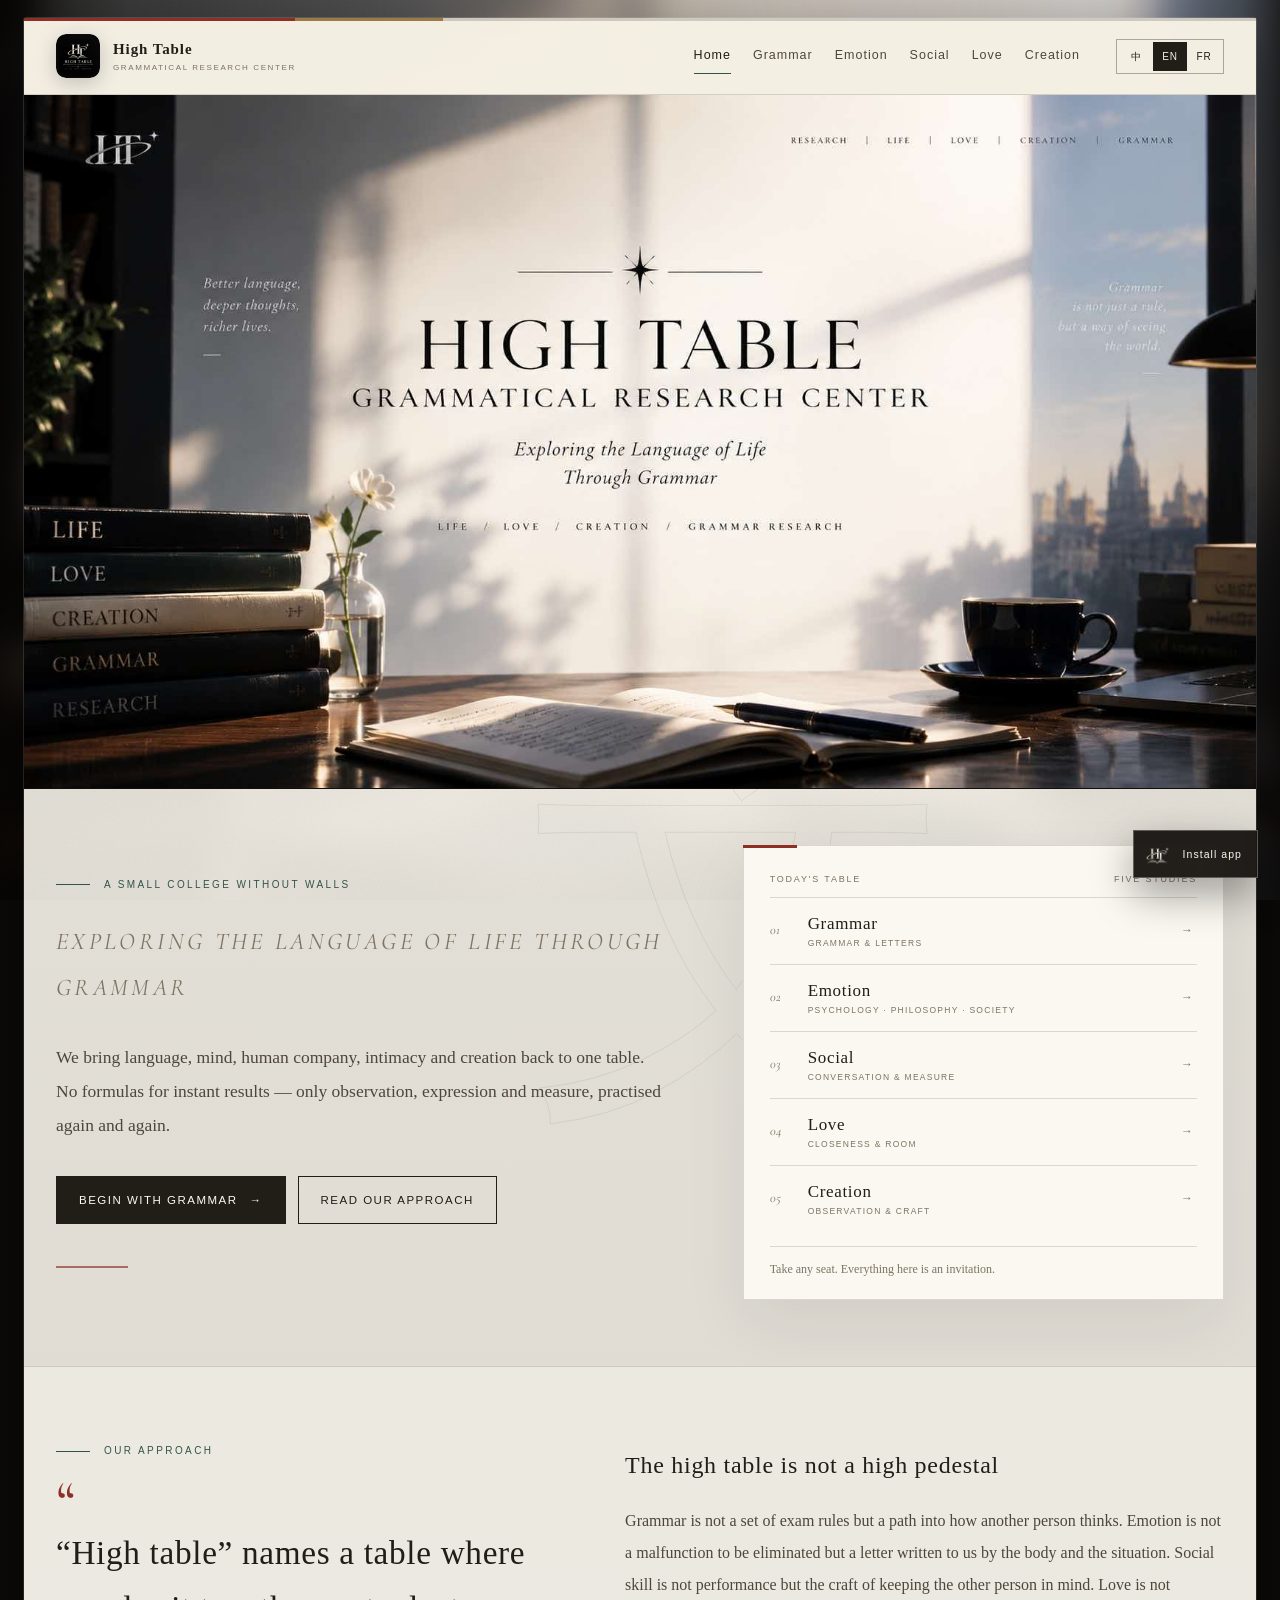
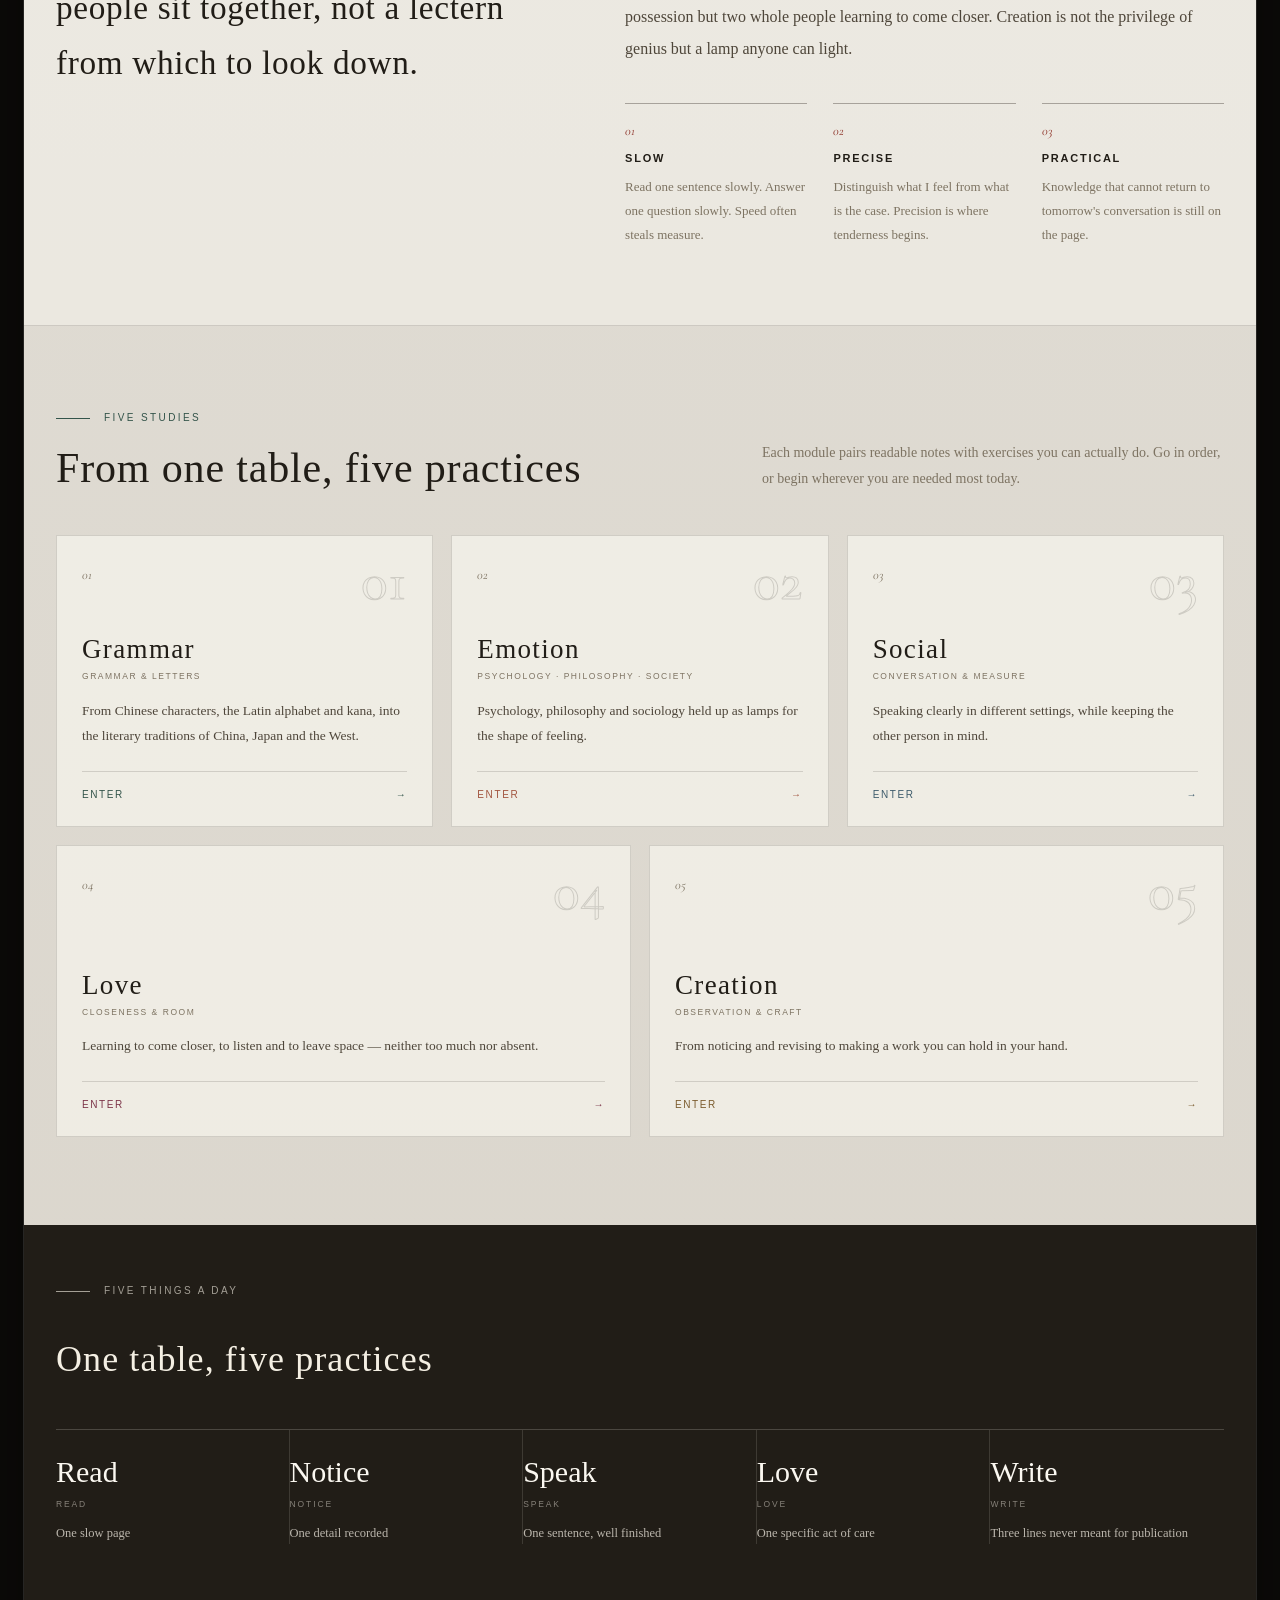
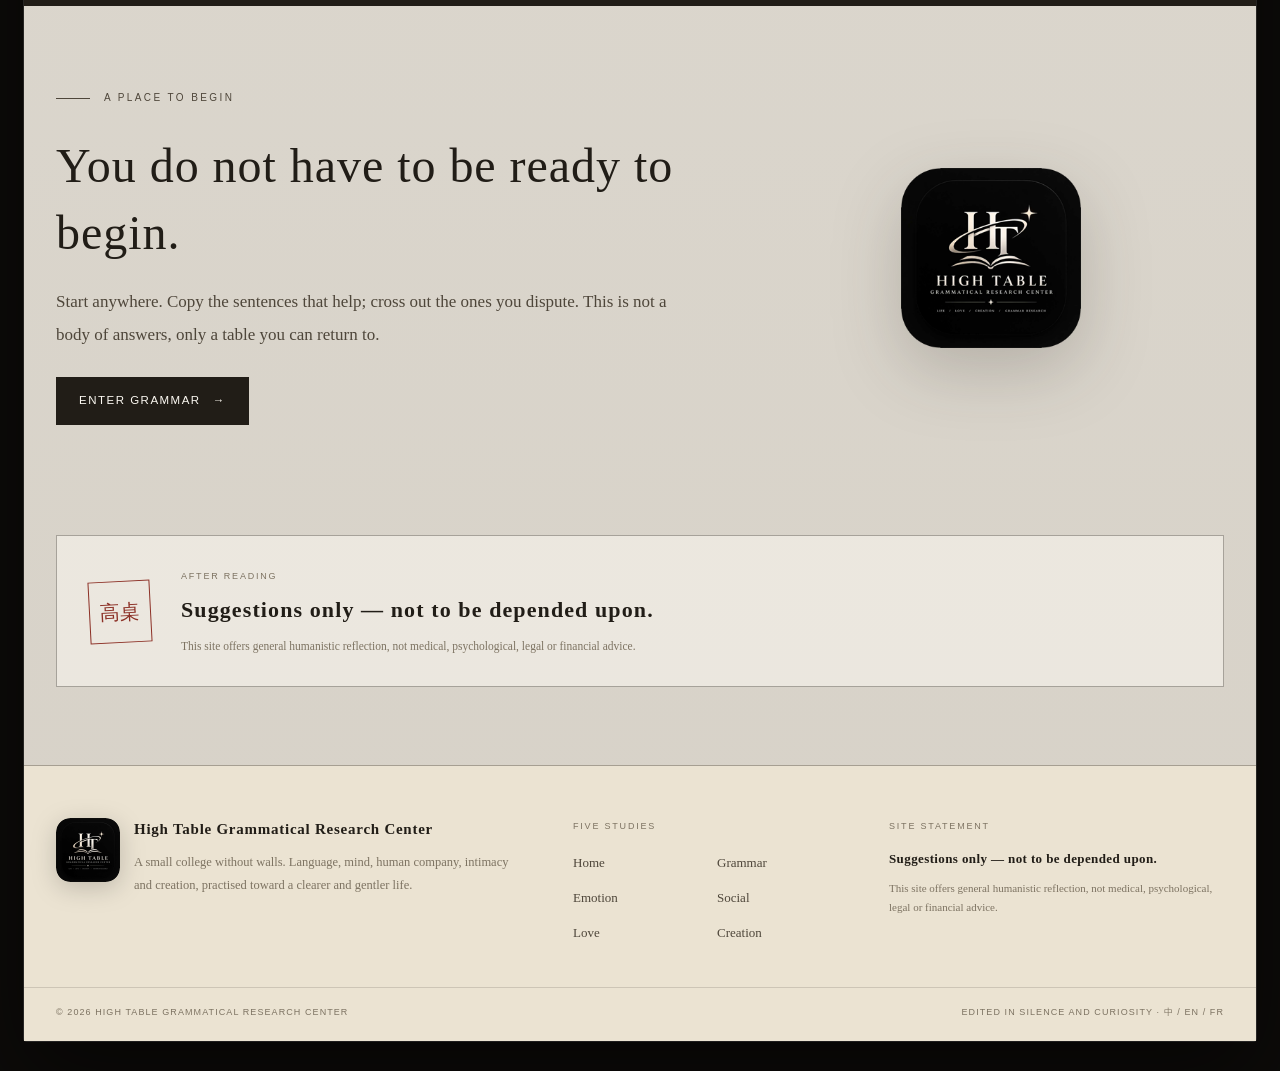
==== index.html @ 9fead561 "Add files via upload" ====
<!doctype html>
<html lang="en">
<head>
  <meta charset="utf-8">
  <meta name="viewport" content="width=device-width, initial-scale=1, viewport-fit=cover">
  <title>High Table Grammatical Research Center — the language of life</title>
  <meta name="description" content="A small college without walls: grammar, emotion, social life, love and creation, in Chinese, English and French.">
  <meta name="theme-color" content="#211d17">
  <meta property="og:title" content="High Table Grammatical Research Center — the language of life">
  <meta property="og:description" content="A small college without walls: grammar, emotion, social life, love and creation, in Chinese, English and French.">
  <meta property="og:type" content="website">
  <script type="application/ld+json">
    {
      "@context": "https://schema.org",
      "@type": "WebSite",
      "name": "高桌文法研究中心",
      "alternateName": "High Table Grammatical Research Center",
      "inLanguage": ["zh-Hans", "en", "fr"]
    }
  </script>
  <link rel="manifest" href="manifest.webmanifest">
  <link rel="icon" type="image/png" sizes="64x64" href="assets/img/brand/favicon-64.png">
  <link rel="apple-touch-icon" href="assets/img/brand/apple-touch-icon.png">
  <meta name="application-name" content="High Table Grammatical Research Center">
  <meta name="mobile-web-app-capable" content="yes">
  <meta name="apple-mobile-web-app-capable" content="yes">
  <meta name="apple-mobile-web-app-status-bar-style" content="black-translucent">
  <meta name="apple-mobile-web-app-title" content="High Table">
  <link rel="stylesheet" href="assets/css/style.css">
</head>
<body data-page="home">
  <a class="skip-link" href="#main">Skip to content</a>

  <header class="masthead">
    <div class="masthead__inner">
      <a class="brand" href="index.html" aria-label="High Table Grammatical Research Center">
        <img class="brand__logo" src="assets/img/brand/logo-full-256.png" alt="" width="44" height="44">
        <span class="brand__text">
          <span class="brand__name" data-chrome="brandName">High Table</span>
          <span class="brand__latin" data-chrome="brandLatin">GRAMMATICAL RESEARCH CENTER</span>
        </span>
      </a>
      <button class="menu-toggle" type="button" aria-expanded="false" aria-controls="masthead-menu" data-chrome="menu">Menu</button>
      <div class="masthead__menu" id="masthead-menu">
        <nav class="nav" aria-label="Main navigation">
          <a href="index.html" aria-current="page">Home</a>
          <a href="grammar.html">Grammar</a>
          <a href="mind.html">Emotion</a>
          <a href="social.html">Social</a>
          <a href="love.html">Love</a>
          <a href="creation.html">Creation</a>
        </nav>
        <div class="lang" role="group" aria-label="Choose language">
          <button type="button" data-lang="zh" aria-pressed="false" aria-label="中文">中</button>
          <button type="button" data-lang="en" aria-pressed="true" aria-label="English">EN</button>
          <button type="button" data-lang="fr" aria-pressed="false" aria-label="Français">FR</button>
        </div>
      </div>
    </div>
  </header>

  <main id="main" class="site-main">
    <noscript>
      <div class="wrap" style="padding:80px 32px">
        <p>本站需要 JavaScript 才能切换中英法三种语言与显示正文。请启用 JavaScript 后刷新。</p>
        <p>This site needs JavaScript to switch between Chinese, English and French. Please enable it and reload.</p>
        <p>Ce site nécessite JavaScript pour changer de langue. Veuillez l'activer puis recharger la page.</p>
      </div>
    </noscript>
  </main>

  <footer class="site-footer">
    <div class="footer__main">
      <div>
        <div class="footer__brand">
          <img class="footer__logo" src="assets/img/brand/logo-full-256.png" alt="" width="64" height="64">
          <div>
            <span class="footer__name" data-chrome="footerBrand">High Table Grammatical Research Center</span>
            <p class="footer__tagline" data-chrome="footerTagline">A small college without walls. Language, mind, human company, intimacy and creation, practised toward a clearer and gentler life.</p>
          </div>
        </div>
      </div>
      <div>
        <p class="footer__heading" data-chrome="footerExplore">Five studies</p>
        <nav class="footer__nav" aria-label="Footer navigation">
          <a href="grammar.html">Grammar</a>
          <a href="mind.html">Emotion</a>
          <a href="social.html">Social</a>
          <a href="love.html">Love</a>
          <a href="creation.html">Creation</a>
          <a href="index.html">Home</a>
        </nav>
      </div>
      <div>
        <p class="footer__heading" data-chrome="footerStatement">Site statement</p>
        <p class="footer__statement" data-chrome="disclaimer">Suggestions only — not to be depended upon.</p>
        <p class="footer__note" data-chrome="disclaimerNote">This site offers general humanistic reflection, not medical, psychological, legal or financial advice.</p>
      </div>
    </div>
    <div class="footer__bottom">
      <span data-chrome="footerRights">© 2026 High Table Grammatical Research Center</span>
      <span data-chrome="footerMade">Edited in silence and curiosity · 中 / EN / FR</span>
    </div>
  </footer>

  <script src="assets/js/content/home.js"></script>
  <script src="assets/js/site.js"></script>
</body>
</html>
---- assets/css/style.css ----
/* =========================================================
   高桌文法研究中心 · High Table Grammatical Research Center
   A single editorial stylesheet for a trilingual static site.
   ========================================================= */

@font-face {
  font-family: "Cormorant Garamond";
  src: url("../fonts/cormorant-garamond-latin-400-normal.woff2") format("woff2");
  font-style: normal;
  font-weight: 400;
  font-display: swap;
}

@font-face {
  font-family: "Cormorant Garamond";
  src: url("../fonts/cormorant-garamond-latin-400-italic.woff2") format("woff2");
  font-style: italic;
  font-weight: 400;
  font-display: swap;
}

@font-face {
  font-family: "Cormorant Garamond";
  src: url("../fonts/cormorant-garamond-latin-600-normal.woff2") format("woff2");
  font-style: normal;
  font-weight: 600;
  font-display: swap;
}

@font-face {
  font-family: "Cormorant Garamond";
  src: url("../fonts/cormorant-garamond-latin-700-normal.woff2") format("woff2");
  font-style: normal;
  font-weight: 700;
  font-display: swap;
}

:root {
  --paper: #f4efe3;
  --paper-deep: #ebe3d2;
  --paper-raised: #fbf8f1;
  --ink: #211d17;
  --ink-soft: #4e463a;
  --muted: #7d7362;
  --line: rgba(33, 29, 23, 0.15);
  --line-strong: rgba(33, 29, 23, 0.34);
  --seal: #8c3026;
  --seal-soft: rgba(140, 48, 38, 0.09);
  --gold: #9a7b45;
  --module: #33544a;
  --module-soft: rgba(51, 84, 74, 0.09);
  --display: "Cormorant Garamond", "Songti SC", "STSong", "SimSun", serif;
  --serif: "Iowan Old Style", "Palatino Linotype", "Book Antiqua", "Noto Serif SC", "Songti SC", "STSong", "SimSun", serif;
  --sans: "Helvetica Neue", "PingFang SC", "Hiragino Sans GB", "Microsoft YaHei", Arial, sans-serif;
  --max: 1240px;
  --reading: 760px;
  --ease: cubic-bezier(0.22, 0.61, 0.36, 1);
}

body[data-page="grammar"] {
  --module: #33544a;
  --module-soft: rgba(51, 84, 74, 0.09);
}

body[data-page="mind"] {
  --module: #a1543e;
  --module-soft: rgba(161, 84, 62, 0.1);
}

body[data-page="social"] {
  --module: #3d5b6b;
  --module-soft: rgba(61, 91, 107, 0.1);
}

body[data-page="love"] {
  --module: #7c3448;
  --module-soft: rgba(124, 52, 72, 0.1);
}

body[data-page="creation"] {
  --module: #7b5b2d;
  --module-soft: rgba(123, 91, 45, 0.11);
}

*,
*::before,
*::after {
  box-sizing: border-box;
}

html {
  scroll-behavior: smooth;
  -webkit-text-size-adjust: 100%;
  background-color: #0d0b09;
  background-image:
    linear-gradient(180deg, rgba(10, 8, 6, 0.16) 0%, rgba(10, 8, 6, 0.42) 100%),
    linear-gradient(90deg, rgba(8, 6, 4, 0.78) 0%, rgba(8, 6, 4, 0.45) 3%, rgba(8, 6, 4, 0) 10%, rgba(8, 6, 4, 0) 90%, rgba(8, 6, 4, 0.45) 97%, rgba(8, 6, 4, 0.78) 100%),
    url("../img/brand/ambience-wide-soft.jpg");
  background-position: center 45%;
  background-size: cover;
  background-repeat: no-repeat;
  background-attachment: fixed;
}

body {
  position: relative;
  width: min(1480px, calc(100% - 48px));
  margin: calc(18px + env(safe-area-inset-top, 0px)) auto calc(30px + env(safe-area-inset-bottom, 0px));
  padding-left: env(safe-area-inset-left, 0px);
  padding-right: env(safe-area-inset-right, 0px);
  background:
    linear-gradient(180deg, rgba(250, 247, 239, 0.91), rgba(243, 237, 226, 0.88));
  color: var(--ink);
  font-family: var(--serif);
  font-size: 17px;
  line-height: 1.9;
  font-weight: 400;
  -webkit-font-smoothing: antialiased;
  text-rendering: optimizeLegibility;
  box-shadow: 0 34px 90px rgba(0, 0, 0, 0.52), 0 0 0 1px rgba(255, 255, 255, 0.16);
  border-radius: 3px;
}

body::before {
  content: "";
  position: fixed;
  inset: 0;
  z-index: 0;
  pointer-events: none;
  opacity: 0.5;
  background-image: url("data:image/svg+xml,%3Csvg xmlns='http://www.w3.org/2000/svg' width='160' height='160'%3E%3Cfilter id='n'%3E%3CfeTurbulence type='fractalNoise' baseFrequency='.82' numOctaves='3' stitchTiles='stitch'/%3E%3CfeColorMatrix type='saturate' values='0'/%3E%3C/filter%3E%3Crect width='160' height='160' filter='url(%23n)' opacity='.16'/%3E%3C/svg%3E");
  mix-blend-mode: multiply;
}

body::after {
  content: "";
  position: absolute;
  top: 0;
  left: 0;
  right: 0;
  height: 3px;
  z-index: 80;
  background: linear-gradient(90deg, var(--seal) 0 22%, var(--gold) 22% 34%, rgba(33, 29, 23, 0.18) 34% 100%);
}

@media (orientation: portrait) {
  html {
    background-image:
      linear-gradient(180deg, rgba(10, 8, 6, 0.18) 0%, rgba(10, 8, 6, 0.46) 100%),
      linear-gradient(90deg, rgba(8, 6, 4, 0.74) 0%, rgba(8, 6, 4, 0.4) 3%, rgba(8, 6, 4, 0) 10%, rgba(8, 6, 4, 0) 90%, rgba(8, 6, 4, 0.4) 97%, rgba(8, 6, 4, 0.74) 100%),
      url("../img/brand/ambience-portrait-soft.jpg");
    background-position: center 36%;
  }
}

::selection {
  background: var(--seal);
  color: var(--paper);
}

a {
  color: inherit;
  text-decoration-thickness: 1px;
  text-underline-offset: 0.18em;
}

img,
svg {
  max-width: 100%;
}

.sr-only {
  position: absolute;
  width: 1px;
  height: 1px;
  padding: 0;
  margin: -1px;
  overflow: hidden;
  clip: rect(0, 0, 0, 0);
  white-space: nowrap;
  border: 0;
}

button {
  font: inherit;
  color: inherit;
}

:focus-visible {
  outline: 2px solid var(--seal);
  outline-offset: 4px;
}

.skip-link {
  position: fixed;
  top: -80px;
  left: 20px;
  z-index: 200;
  padding: 12px 18px;
  background: var(--ink);
  color: var(--paper);
  font-family: var(--sans);
  font-size: 12px;
  text-decoration: none;
  transition: top 0.2s ease;
}

.skip-link:focus {
  top: 18px;
}

/* ---------- Masthead ---------- */

.masthead {
  position: sticky;
  top: 0;
  z-index: 60;
  background: rgba(244, 239, 227, 0.9);
  border-bottom: 1px solid var(--line);
  backdrop-filter: blur(14px);
  -webkit-backdrop-filter: blur(14px);
}

.masthead__inner {
  position: relative;
  max-width: var(--max);
  margin: 0 auto;
  padding: 16px 32px;
  display: flex;
  align-items: center;
  gap: 30px;
}

.brand {
  display: inline-flex;
  align-items: center;
  gap: 13px;
  text-decoration: none;
  flex: 0 0 auto;
}

.brand__logo {
  display: block;
  width: 44px;
  height: 44px;
  object-fit: contain;
  flex: 0 0 auto;
  border-radius: 10px;
  background: transparent;
  filter: drop-shadow(0 5px 10px rgba(0, 0, 0, 0.2));
  transition: transform 0.35s var(--ease);
}

.brand:hover .brand__logo {
  transform: rotate(-2deg) scale(1.03);
}

.brand__seal {
  width: 42px;
  height: 42px;
  display: grid;
  place-items: center;
  background: var(--seal);
  color: var(--paper-raised);
  font-family: var(--serif);
  font-size: 22px;
  line-height: 1;
  letter-spacing: 0;
  box-shadow: inset 0 0 0 1px rgba(251, 248, 241, 0.55), inset 0 0 0 5px var(--seal);
  transition: transform 0.35s var(--ease);
}

.brand:hover .brand__seal {
  transform: rotate(-3deg);
}

.brand__text {
  display: flex;
  flex-direction: column;
  gap: 2px;
}

.brand__name {
  font-family: var(--serif);
  font-size: 15px;
  font-weight: 600;
  letter-spacing: 0.06em;
  line-height: 1.35;
  white-space: nowrap;
}

.brand__latin {
  font-family: var(--sans);
  font-size: 8px;
  line-height: 1.4;
  letter-spacing: 0.2em;
  color: var(--muted);
  text-transform: uppercase;
  white-space: nowrap;
}

.masthead__menu {
  display: flex;
  align-items: center;
  gap: 26px;
  flex: 1 1 auto;
  justify-content: flex-end;
}

.nav {
  display: flex;
  align-items: center;
  gap: 2px;
}

.nav a {
  position: relative;
  padding: 7px 10px;
  font-family: var(--sans);
  font-size: 12.5px;
  letter-spacing: 0.08em;
  color: var(--ink-soft);
  text-decoration: none;
  white-space: nowrap;
  transition: color 0.2s ease;
}

.nav a::after {
  content: "";
  position: absolute;
  left: 10px;
  right: 10px;
  bottom: 1px;
  height: 1px;
  background: var(--module);
  transform: scaleX(0);
  transform-origin: left;
  transition: transform 0.25s var(--ease);
}

.nav a:hover,
.nav a[aria-current="page"] {
  color: var(--ink);
}

.nav a:hover::after,
.nav a[aria-current="page"]::after {
  transform: scaleX(1);
}

.lang {
  display: flex;
  align-items: center;
  border: 1px solid var(--line-strong);
  padding: 2px;
}

.lang button {
  appearance: none;
  border: 0;
  background: transparent;
  padding: 5px 8px;
  min-width: 34px;
  font-family: var(--sans);
  font-size: 10px;
  letter-spacing: 0.08em;
  cursor: pointer;
  transition: background 0.2s ease, color 0.2s ease;
}

.lang button:hover {
  background: rgba(33, 29, 23, 0.06);
}

.lang button[aria-pressed="true"] {
  background: var(--ink);
  color: var(--paper);
}

.menu-toggle {
  display: none;
  appearance: none;
  border: 1px solid var(--line-strong);
  background: transparent;
  padding: 8px 12px;
  font-family: var(--sans);
  font-size: 11px;
  letter-spacing: 0.12em;
  cursor: pointer;
}

/* ---------- Shared layout ---------- */

.site-main {
  position: relative;
  z-index: 1;
}

.wrap {
  max-width: var(--max);
  margin: 0 auto;
  padding-left: 32px;
  padding-right: 32px;
}

.eyebrow {
  display: flex;
  align-items: center;
  gap: 14px;
  margin: 0 0 26px;
  font-family: var(--sans);
  font-size: 10px;
  font-weight: 500;
  letter-spacing: 0.24em;
  line-height: 1.6;
  text-transform: uppercase;
  color: var(--module);
}

.eyebrow::before {
  content: "";
  display: block;
  width: 34px;
  height: 1px;
  background: currentColor;
  flex: 0 0 auto;
}

.latin {
  font-family: var(--display);
  font-style: italic;
  letter-spacing: 0.05em;
  color: var(--muted);
}

.button {
  display: inline-flex;
  align-items: center;
  justify-content: center;
  gap: 12px;
  min-height: 48px;
  padding: 11px 22px;
  border: 1px solid var(--ink);
  background: var(--ink);
  color: var(--paper-raised);
  font-family: var(--sans);
  font-size: 11.5px;
  font-weight: 500;
  letter-spacing: 0.13em;
  text-transform: uppercase;
  text-decoration: none;
  transition: background 0.25s ease, color 0.25s ease, transform 0.25s var(--ease);
}

.button:hover {
  background: var(--module);
  border-color: var(--module);
  transform: translateY(-2px);
}

.button--ghost {
  background: transparent;
  color: var(--ink);
}

.button--ghost:hover {
  background: transparent;
  color: var(--module);
}

.arrow {
  display: inline-block;
  font-family: var(--sans);
  font-weight: 400;
  transition: transform 0.25s var(--ease);
}

a:hover .arrow,
button:hover .arrow {
  transform: translateX(4px);
}

/* ---------- Home hero ---------- */

.home-visual {
  position: relative;
  max-width: var(--max);
  margin: 0 auto;
  background: #080706;
  border-bottom: 1px solid var(--line-strong);
}

.home-visual__image {
  display: block;
  width: 100%;
  height: auto;
  object-fit: contain;
}

.hero {
  position: relative;
  overflow: hidden;
  max-width: var(--max);
  margin: 0 auto;
  padding: 86px 32px 78px;
  display: grid;
  grid-template-columns: minmax(0, 1.12fr) minmax(350px, 0.88fr);
  gap: 74px;
  align-items: end;
}

.hero--intro {
  padding-top: 56px;
  padding-bottom: 66px;
  align-items: center;
}

.hero::before {
  content: "文";
  position: absolute;
  right: 24%;
  top: -84px;
  z-index: -1;
  font-family: var(--serif);
  font-size: clamp(320px, 34vw, 470px);
  line-height: 1;
  color: transparent;
  -webkit-text-stroke: 1px rgba(33, 29, 23, 0.075);
  pointer-events: none;
}

.hero__copy {
  position: relative;
}

.hero h1 {
  margin: 0;
  font-family: var(--serif);
  font-weight: 500;
  font-size: clamp(56px, 7.2vw, 98px);
  line-height: 1.08;
  letter-spacing: 0.015em;
}

.hero h1 span {
  display: block;
}

.hero h1 .hero__title-top {
  font-size: 1.18em;
  letter-spacing: 0.06em;
}

.hero__title-bottom {
  display: block;
}

.hero__latin {
  margin: 18px 0 0;
  font-family: var(--display);
  font-style: italic;
  font-size: clamp(18px, 2vw, 24px);
  letter-spacing: 0.14em;
  color: var(--muted);
}

.hero__lede {
  max-width: 36em;
  margin: 30px 0 0;
  font-size: 17.5px;
  line-height: 1.95;
  color: var(--ink-soft);
}

.hero__actions {
  display: flex;
  flex-wrap: wrap;
  gap: 12px;
  margin-top: 34px;
}

.table-index {
  position: relative;
  background: var(--paper-raised);
  border: 1px solid var(--line);
  padding: 26px 26px 18px;
  box-shadow: 0 26px 60px rgba(33, 29, 23, 0.07);
}

.table-index::before {
  content: "";
  position: absolute;
  top: -1px;
  left: -1px;
  width: 54px;
  height: 3px;
  background: var(--seal);
}

.table-index__label {
  display: flex;
  justify-content: space-between;
  gap: 16px;
  margin: 0 0 10px;
  font-family: var(--sans);
  font-size: 9px;
  letter-spacing: 0.2em;
  line-height: 1.6;
  text-transform: uppercase;
  color: var(--muted);
}

.table-index ol {
  margin: 0;
  padding: 0;
  list-style: none;
}

.table-index li {
  border-top: 1px solid var(--line);
}

.table-index a {
  display: grid;
  grid-template-columns: 26px minmax(0, 1fr) 16px;
  align-items: center;
  gap: 12px;
  padding: 13px 0;
  text-decoration: none;
  transition: color 0.2s ease;
}

.table-index a:hover {
  color: var(--seal);
}

.table-index .idx {
  font-family: var(--display);
  font-size: 13px;
  font-style: italic;
  color: var(--muted);
}

.table-index .idx-title {
  display: block;
  font-size: 17px;
  line-height: 1.5;
  letter-spacing: 0.04em;
}

.table-index .idx-sub {
  display: block;
  font-family: var(--sans);
  font-size: 8.5px;
  letter-spacing: 0.15em;
  line-height: 1.7;
  text-transform: uppercase;
  color: var(--muted);
}

.table-index .idx-arrow {
  font-family: var(--sans);
  font-size: 12px;
  color: var(--muted);
  transition: transform 0.2s var(--ease);
}

.table-index a:hover .idx-arrow {
  transform: translateX(3px);
}

.table-index__note {
  margin: 15px 0 0;
  padding-top: 12px;
  border-top: 1px solid var(--line);
  font-size: 12px;
  line-height: 1.8;
  color: var(--muted);
}

/* ---------- Manifesto ---------- */

.manifesto {
  border-top: 1px solid var(--line);
  border-bottom: 1px solid var(--line);
  background: rgba(251, 248, 241, 0.45);
  scroll-margin-top: 96px;
}

.manifesto__inner {
  display: grid;
  grid-template-columns: minmax(0, 5fr) minmax(0, 6fr);
  gap: 70px;
  padding-top: 76px;
  padding-bottom: 78px;
}

.manifesto__quote {
  margin: 0;
  font-family: var(--serif);
  font-size: clamp(25px, 2.6vw, 34px);
  font-weight: 400;
  line-height: 1.65;
  letter-spacing: 0.02em;
}

.manifesto__quote::before {
  content: "“";
  display: block;
  margin-bottom: 6px;
  font-family: var(--display);
  font-size: 58px;
  line-height: 0.6;
  color: var(--seal);
}

.manifesto__body {
  margin: 0;
  color: var(--ink-soft);
  font-size: 16px;
  line-height: 2;
}

.principles {
  display: grid;
  grid-template-columns: repeat(3, minmax(0, 1fr));
  gap: 26px;
  margin-top: 38px;
}

.principle {
  padding-top: 15px;
  border-top: 1px solid var(--line-strong);
}

.principle__num {
  display: block;
  font-family: var(--display);
  font-size: 13px;
  font-style: italic;
  color: var(--seal);
}

.principle__title {
  display: block;
  margin: 5px 0 6px;
  font-family: var(--sans);
  font-size: 11px;
  font-weight: 600;
  letter-spacing: 0.16em;
}

.principle p {
  margin: 0;
  font-size: 13px;
  line-height: 1.85;
  color: var(--muted);
}

/* ---------- Module cards ---------- */

.modules {
  padding-top: 84px;
  padding-bottom: 88px;
}

.section-head {
  display: flex;
  align-items: flex-end;
  justify-content: space-between;
  gap: 40px;
  margin-bottom: 38px;
}

.section-head .eyebrow {
  margin-bottom: 14px;
}

.section-head h2 {
  margin: 0;
  font-family: var(--serif);
  font-size: clamp(29px, 3.4vw, 42px);
  font-weight: 500;
  line-height: 1.35;
  letter-spacing: 0.02em;
}

.section-head__note {
  max-width: 33em;
  margin: 0 0 4px;
  font-size: 14px;
  line-height: 1.9;
  color: var(--muted);
}

.module-grid {
  display: grid;
  grid-template-columns: repeat(6, minmax(0, 1fr));
  gap: 18px;
}

.module-card {
  position: relative;
  grid-column: span 2;
  display: flex;
  flex-direction: column;
  min-height: 292px;
  padding: 27px 25px 22px;
  background: rgba(251, 248, 241, 0.62);
  border: 1px solid var(--line);
  text-decoration: none;
  overflow: hidden;
  transition: transform 0.35s var(--ease), border-color 0.35s ease, box-shadow 0.35s ease, background 0.35s ease;
}

.module-card:nth-child(4),
.module-card:nth-child(5) {
  grid-column: span 3;
}

.module-card::before {
  content: "";
  position: absolute;
  top: 0;
  left: 0;
  right: 0;
  height: 2px;
  background: var(--card-accent, var(--module));
  transform: scaleX(0);
  transform-origin: left;
  transition: transform 0.4s var(--ease);
}

.module-card:hover {
  transform: translateY(-4px);
  border-color: var(--card-accent, var(--module));
  background: var(--paper-raised);
  box-shadow: 0 22px 44px rgba(33, 29, 23, 0.08);
}

.module-card:hover::before {
  transform: scaleX(1);
}

.module-card__top {
  display: flex;
  justify-content: space-between;
  align-items: flex-start;
  gap: 12px;
}

.module-card__num {
  font-family: var(--display);
  font-size: 13px;
  font-style: italic;
  color: var(--muted);
}

.module-card__ghost {
  font-family: var(--display);
  font-size: 56px;
  line-height: 0.65;
  color: transparent;
  -webkit-text-stroke: 1px rgba(33, 29, 23, 0.16);
  transition: -webkit-text-stroke-color 0.3s ease;
}

.module-card:hover .module-card__ghost {
  -webkit-text-stroke-color: var(--card-accent, var(--module));
}

.module-card__body {
  margin-top: auto;
}

.module-card h3 {
  margin: 16px 0 2px;
  font-family: var(--serif);
  font-size: 27px;
  font-weight: 500;
  line-height: 1.35;
  letter-spacing: 0.05em;
}

.module-card__latin {
  margin: 0;
  font-family: var(--sans);
  font-size: 8.5px;
  letter-spacing: 0.18em;
  line-height: 1.7;
  text-transform: uppercase;
  color: var(--muted);
}

.module-card__desc {
  margin: 14px 0 22px;
  font-size: 13.5px;
  line-height: 1.9;
  color: var(--ink-soft);
}

.module-card__link {
  display: flex;
  align-items: center;
  justify-content: space-between;
  gap: 12px;
  padding-top: 13px;
  border-top: 1px solid var(--line);
  font-family: var(--sans);
  font-size: 10px;
  letter-spacing: 0.16em;
  text-transform: uppercase;
  color: var(--card-accent, var(--module));
}

/* ---------- Five practices ---------- */

.practices {
  background: var(--ink);
  color: var(--paper);
  padding: 58px 0 62px;
}

.practices .eyebrow {
  color: rgba(244, 239, 227, 0.62);
}

.practices__head {
  display: flex;
  align-items: flex-end;
  justify-content: space-between;
  gap: 28px;
  margin-bottom: 36px;
}

.practices h2 {
  margin: 0;
  font-family: var(--serif);
  font-size: clamp(26px, 3vw, 36px);
  font-weight: 400;
  letter-spacing: 0.03em;
}

.practices__grid {
  display: grid;
  grid-template-columns: repeat(5, minmax(0, 1fr));
  border-top: 1px solid rgba(244, 239, 227, 0.2);
}

.practice-item {
  padding: 22px 20px 0 0;
  border-right: 1px solid rgba(244, 239, 227, 0.14);
}

.practice-item:last-child {
  border-right: 0;
}

.practice-item__verb {
  display: block;
  margin-bottom: 5px;
  font-family: var(--serif);
  font-size: 30px;
  line-height: 1.3;
  color: var(--paper-raised);
}

.practice-item__label {
  display: block;
  margin-bottom: 9px;
  font-family: var(--sans);
  font-size: 8.5px;
  letter-spacing: 0.22em;
  text-transform: uppercase;
  color: rgba(244, 239, 227, 0.48);
}

.practice-item p {
  margin: 0;
  font-size: 12.5px;
  line-height: 1.8;
  color: rgba(244, 239, 227, 0.73);
}

/* ---------- Home closing ---------- */

.home-closing {
  scroll-margin-top: 96px;
  padding-top: 84px;
  padding-bottom: 84px;
  display: grid;
  grid-template-columns: minmax(0, 1.15fr) minmax(0, 0.85fr);
  gap: 70px;
  align-items: center;
}

.home-closing h2 {
  margin: 0 0 20px;
  font-family: var(--serif);
  font-size: clamp(30px, 4vw, 48px);
  font-weight: 500;
  line-height: 1.4;
  letter-spacing: 0.02em;
}

.home-closing p {
  max-width: 36em;
  margin: 0 0 26px;
  color: var(--ink-soft);
}

.home-closing__seal {
  justify-self: center;
  width: 180px;
  height: 180px;
  display: grid;
  place-items: center;
  transform: rotate(-2deg);
}

.home-closing__seal img {
  display: block;
  width: 100%;
  height: 100%;
  object-fit: contain;
  filter: drop-shadow(0 22px 34px rgba(33, 29, 23, 0.2));
}

/* ---------- Module hero ---------- */

.module-hero {
  position: relative;
  overflow: hidden;
  max-width: var(--max);
  margin: 0 auto;
  padding: 76px 32px 58px;
}

.module-hero::before {
  content: attr(data-ghost);
  position: absolute;
  right: 32px;
  bottom: -30px;
  z-index: -1;
  font-family: var(--display);
  font-size: clamp(180px, 25vw, 330px);
  line-height: 1;
  color: transparent;
  -webkit-text-stroke: 1px rgba(33, 29, 23, 0.09);
}

.module-hero h1 {
  margin: 0;
  font-family: var(--serif);
  font-size: clamp(58px, 8vw, 104px);
  font-weight: 500;
  line-height: 1.1;
  letter-spacing: 0.04em;
}

.module-hero__latin {
  margin: 10px 0 0;
  font-family: var(--display);
  font-style: italic;
  font-size: clamp(17px, 2vw, 23px);
  letter-spacing: 0.18em;
  color: var(--muted);
}

.module-hero__lede {
  max-width: 48em;
  margin: 28px 0 0;
  font-size: 17px;
  line-height: 2;
  color: var(--ink-soft);
}

.tag-list {
  display: flex;
  flex-wrap: wrap;
  gap: 8px;
  margin: 26px 0 0;
  padding: 0;
  list-style: none;
}

.tag-list li {
  padding: 5px 12px;
  border: 1px solid var(--line-strong);
  font-family: var(--sans);
  font-size: 10px;
  letter-spacing: 0.1em;
  line-height: 1.7;
  color: var(--ink-soft);
}

/* ---------- Module layout / TOC ---------- */

.module-layout {
  max-width: var(--max);
  margin: 0 auto;
  padding: 0 32px 96px;
  display: grid;
  grid-template-columns: 222px minmax(0, 1fr);
  gap: 64px;
  align-items: start;
}

.toc {
  position: sticky;
  top: 104px;
  min-width: 0;
  padding-top: 26px;
  border-top: 2px solid var(--ink);
}

.toc__label {
  margin: 0 0 14px;
  font-family: var(--sans);
  font-size: 9px;
  letter-spacing: 0.22em;
  text-transform: uppercase;
  color: var(--muted);
}

.toc ol {
  margin: 0;
  padding: 0;
  list-style: none;
}

.toc li {
  border-top: 1px solid var(--line);
}

.toc a {
  display: grid;
  grid-template-columns: 22px minmax(0, 1fr);
  gap: 9px;
  padding: 10px 0;
  font-family: var(--sans);
  font-size: 11.5px;
  line-height: 1.65;
  text-decoration: none;
  color: var(--muted);
  transition: color 0.2s ease, padding-left 0.25s var(--ease);
}

.toc a span:first-child {
  font-family: var(--display);
  font-size: 11px;
  font-style: italic;
  color: var(--line-strong);
}

.toc a:hover,
.toc a.is-active {
  color: var(--module);
  padding-left: 4px;
}

.toc a.is-active span:first-child {
  color: var(--module);
}

.toc a.toc__back {
  display: inline-block;
  margin-top: 18px;
  font-family: var(--sans);
  font-size: 10px;
  letter-spacing: 0.1em;
  color: var(--muted);
  text-decoration: none;
  grid-template-columns: none;
  padding-left: 0;
}

.toc a.toc__back:hover {
  color: var(--module);
  padding-left: 0;
}

.article {
  max-width: var(--reading);
  min-width: 0;
}

.section {
  padding: 42px 0 46px;
  border-top: 1px solid var(--line);
  scroll-margin-top: 104px;
}

.section:first-child {
  border-top: 2px solid var(--ink);
}

.section__kicker {
  margin: 0 0 12px;
  font-family: var(--sans);
  font-size: 9.5px;
  letter-spacing: 0.2em;
  line-height: 1.7;
  text-transform: uppercase;
  color: var(--module);
}

.section h2 {
  margin: 0 0 18px;
  font-family: var(--serif);
  font-size: clamp(27px, 3.1vw, 37px);
  font-weight: 500;
  line-height: 1.45;
  letter-spacing: 0.02em;
}

.section__lede {
  margin: 0 0 26px;
  padding-left: 18px;
  border-left: 2px solid var(--module);
  font-size: 17px;
  line-height: 1.95;
  color: var(--ink-soft);
}

.prose p {
  margin: 0 0 1.25em;
  line-height: 2;
}

.prose p:last-child {
  margin-bottom: 0;
}

.prose h3 {
  margin: 2em 0 0.6em;
  font-family: var(--serif);
  font-size: 21px;
  font-weight: 600;
  letter-spacing: 0.03em;
}

.prose ul,
.prose ol {
  margin: 0 0 1.4em;
  padding: 0;
  list-style: none;
}

.prose ul li,
.prose ol li {
  position: relative;
  margin: 0 0 0.7em;
  padding-left: 1.5em;
  line-height: 1.95;
}

.prose ul li::before {
  content: "";
  position: absolute;
  top: 0.82em;
  left: 0.2em;
  width: 5px;
  height: 5px;
  background: var(--module);
  transform: rotate(45deg);
}

.prose ol {
  counter-reset: prose-list;
}

.prose ol li {
  counter-increment: prose-list;
}

.prose ol li::before {
  content: counter(prose-list, decimal-leading-zero);
  position: absolute;
  top: 0;
  left: 0;
  font-family: var(--display);
  font-size: 12px;
  font-style: italic;
  color: var(--module);
  line-height: 2.7;
}

.quote {
  position: relative;
  margin: 34px 0;
  padding: 4px 0 4px 28px;
  border-left: 2px solid var(--module);
}

.quote p {
  margin: 0;
  font-family: var(--display);
  font-size: clamp(23px, 2.5vw, 29px);
  font-style: italic;
  line-height: 1.65;
  letter-spacing: 0.015em;
  color: var(--ink);
}

html[lang="zh-Hans"] .quote p {
  font-family: var(--serif);
  font-style: normal;
  font-size: clamp(19px, 2vw, 23px);
  line-height: 1.9;
}

.quote cite {
  display: block;
  margin-top: 12px;
  font-family: var(--sans);
  font-size: 9px;
  font-style: normal;
  letter-spacing: 0.18em;
  text-transform: uppercase;
  color: var(--muted);
}

.cards {
  display: grid;
  grid-template-columns: repeat(2, minmax(0, 1fr));
  gap: 12px;
  margin: 28px 0;
}

.card {
  padding: 20px 20px 18px;
  background: rgba(251, 248, 241, 0.7);
  border: 1px solid var(--line);
  border-top: 2px solid var(--module);
}

.card h3 {
  margin: 0 0 7px;
  font-family: var(--serif);
  font-size: 16.5px;
  font-weight: 600;
  line-height: 1.55;
  letter-spacing: 0.02em;
}

.card p {
  margin: 0;
  font-size: 13.5px;
  line-height: 1.85;
  color: var(--ink-soft);
}

.practice {
  margin: 30px 0;
  padding: 22px 24px;
  background: var(--module-soft);
  border-left: 3px solid var(--module);
}

.practice__title {
  display: flex;
  align-items: center;
  gap: 10px;
  margin: 0 0 10px;
  font-family: var(--sans);
  font-size: 10px;
  font-weight: 600;
  letter-spacing: 0.16em;
  text-transform: uppercase;
  color: var(--module);
}

.practice__title::before {
  content: "✎";
  font-size: 13px;
}

.practice ol,
.practice ul {
  margin: 0;
  padding: 0;
  list-style: none;
}

.practice li {
  position: relative;
  margin: 0 0 0.55em;
  padding-left: 1.4em;
  font-size: 14.5px;
  line-height: 1.9;
}

.practice li:last-child {
  margin-bottom: 0;
}

.practice li::before {
  content: "—";
  position: absolute;
  left: 0;
  color: var(--module);
}

.note {
  margin: 28px 0;
  padding: 18px 20px;
  border: 1px dashed var(--line-strong);
  font-size: 13.5px;
  line-height: 1.9;
  color: var(--ink-soft);
}

.note__title {
  display: block;
  margin-bottom: 5px;
  font-family: var(--sans);
  font-size: 9.5px;
  font-weight: 600;
  letter-spacing: 0.16em;
  text-transform: uppercase;
  color: var(--muted);
}

.table-wrap {
  margin: 28px 0;
  overflow-x: auto;
  border-top: 1px solid var(--ink);
  border-bottom: 1px solid var(--ink);
}

.table-wrap:focus-visible {
  outline: 2px solid var(--module);
  outline-offset: 3px;
}

.data-table {
  width: 100%;
  min-width: 560px;
  border-collapse: collapse;
  font-size: 13px;
  line-height: 1.75;
}

.data-table caption {
  padding: 10px 0;
  font-family: var(--sans);
  font-size: 9px;
  letter-spacing: 0.14em;
  text-align: left;
  text-transform: uppercase;
  color: var(--muted);
}

.data-table th {
  padding: 11px 12px;
  border-bottom: 1px solid var(--line-strong);
  font-family: var(--sans);
  font-size: 9px;
  font-weight: 600;
  letter-spacing: 0.1em;
  line-height: 1.6;
  text-align: left;
  text-transform: uppercase;
  color: var(--muted);
  vertical-align: bottom;
}

.data-table td {
  padding: 12px;
  border-bottom: 1px solid var(--line);
  vertical-align: top;
}

.data-table tr:last-child td {
  border-bottom: 0;
}

.data-table td:first-child {
  font-weight: 600;
  color: var(--ink);
}

.table-hint {
  display: none;
  margin: -18px 0 28px;
  font-family: var(--sans);
  font-size: 10px;
  letter-spacing: 0.08em;
  color: var(--muted);
}

/* ---------- Epilogue / disclaimer ---------- */

.epilogue {
  margin: 18px 0 0;
  padding: 32px 32px 30px;
  border: 1px solid var(--line-strong);
  background: rgba(251, 248, 241, 0.55);
  display: grid;
  grid-template-columns: 66px minmax(0, 1fr);
  gap: 26px;
  align-items: center;
}

.epilogue__stamp {
  width: 62px;
  height: 62px;
  display: grid;
  place-items: center;
  border: 1px solid var(--seal);
  color: var(--seal);
  font-family: var(--serif);
  font-size: 20px;
  line-height: 1.1;
  text-align: center;
  padding: 8px;
  transform: rotate(-3deg);
}

.epilogue__label {
  display: block;
  margin-bottom: 6px;
  font-family: var(--sans);
  font-size: 9px;
  letter-spacing: 0.2em;
  text-transform: uppercase;
  color: var(--muted);
}

.epilogue__line {
  margin: 0;
  font-family: var(--serif);
  font-size: clamp(18px, 2.2vw, 22px);
  font-weight: 600;
  letter-spacing: 0.05em;
  line-height: 1.7;
}

.epilogue__note {
  margin: 7px 0 0;
  font-size: 11.5px;
  line-height: 1.8;
  color: var(--muted);
}

.module-next {
  display: flex;
  align-items: center;
  justify-content: space-between;
  gap: 24px;
  margin-top: 46px;
  padding-top: 24px;
  border-top: 1px solid var(--line-strong);
  text-decoration: none;
}

.module-next__label {
  display: block;
  font-family: var(--sans);
  font-size: 9px;
  letter-spacing: 0.2em;
  text-transform: uppercase;
  color: var(--muted);
}

.module-next__title {
  display: block;
  margin-top: 4px;
  font-family: var(--serif);
  font-size: 25px;
  font-weight: 500;
  letter-spacing: 0.06em;
  transition: color 0.2s ease;
}

.module-next:hover .module-next__title {
  color: var(--module);
}

.module-next__arrow {
  font-family: var(--display);
  font-size: 30px;
  color: var(--module);
  transition: transform 0.25s var(--ease);
}

.module-next:hover .module-next__arrow {
  transform: translateX(6px);
}

.page-epilogue {
  padding-top: 8px;
  padding-bottom: 78px;
}

html[lang="en"] .hero h1,
html[lang="fr"] .hero h1 {
  font-family: var(--display);
  font-weight: 500;
  font-size: clamp(46px, 6vw, 76px);
  line-height: 1.02;
  letter-spacing: 0.01em;
}

html[lang="en"] .hero__title-top,
html[lang="fr"] .hero__title-top {
  font-size: 1em;
  letter-spacing: 0.055em;
}

html[lang="en"] .hero h1 {
  text-transform: uppercase;
  letter-spacing: 0.035em;
}

html[lang="en"] .hero__title-top {
  letter-spacing: 0.115em;
}

html[lang="en"] .hero__title-bottom {
  margin-top: 8px;
  font-size: clamp(23px, 2.2vw, 34px);
  line-height: 1.24;
  letter-spacing: 0.09em;
}

html[lang="fr"] .hero__title-bottom {
  margin-top: 4px;
  font-size: 0.73em;
  line-height: 1.22;
  letter-spacing: 0.055em;
}

html[lang="en"] .module-hero h1,
html[lang="fr"] .module-hero h1 {
  font-family: var(--display);
  font-weight: 500;
  letter-spacing: 0;
}

/* ---------- Footer ---------- */

.site-footer {
  position: relative;
  z-index: 1;
  background: var(--paper-deep);
  border-top: 1px solid var(--line-strong);
}

.footer__main {
  max-width: var(--max);
  margin: 0 auto;
  padding: 52px 32px 38px;
  display: grid;
  grid-template-columns: minmax(0, 1.4fr) minmax(0, 0.8fr) minmax(0, 1fr);
  gap: 48px;
}

.footer__brand {
  display: flex;
  align-items: flex-start;
  gap: 14px;
}

.footer__logo {
  display: block;
  width: 64px;
  height: 64px;
  object-fit: contain;
  flex: 0 0 auto;
  border-radius: 14px;
  background: transparent;
  filter: drop-shadow(0 6px 12px rgba(0, 0, 0, 0.18));
}

.footer__brand .brand__seal {
  width: 38px;
  height: 38px;
  font-size: 19px;
}

.footer__name {
  display: block;
  font-size: 15px;
  font-weight: 600;
  letter-spacing: 0.05em;
  line-height: 1.5;
}

.footer__tagline {
  max-width: 32em;
  margin: 10px 0 0;
  font-size: 12.5px;
  line-height: 1.85;
  color: var(--muted);
}

.footer__heading {
  margin: 0 0 12px;
  font-family: var(--sans);
  font-size: 9px;
  letter-spacing: 0.2em;
  text-transform: uppercase;
  color: var(--muted);
}

.footer__nav {
  display: grid;
  grid-template-columns: repeat(2, minmax(0, 1fr));
  gap: 2px 20px;
}

.footer__nav a {
  padding: 4px 0;
  font-size: 13px;
  color: var(--ink-soft);
  text-decoration: none;
}

.footer__nav a:hover {
  color: var(--seal);
}

.footer__statement {
  margin: 0;
  font-size: 13px;
  font-weight: 600;
  line-height: 1.8;
  letter-spacing: 0.03em;
}

.footer__note {
  margin: 8px 0 0;
  font-size: 11px;
  line-height: 1.75;
  color: var(--muted);
}

.footer__bottom {
  max-width: var(--max);
  margin: 0 auto;
  padding: 16px 32px 20px;
  border-top: 1px solid var(--line);
  display: flex;
  align-items: center;
  justify-content: space-between;
  gap: 20px;
  font-family: var(--sans);
  font-size: 9px;
  letter-spacing: 0.12em;
  text-transform: uppercase;
  color: var(--muted);
}

/* ---------- Motion ---------- */

.reveal {
  opacity: 0;
  transform: translateY(16px);
  transition: opacity 0.7s var(--ease), transform 0.7s var(--ease);
}

.reveal.is-visible {
  opacity: 1;
  transform: none;
}

/* ---------- Detail page accent helpers ---------- */

.hero__copy::after {
  content: "";
  display: block;
  width: 72px;
  height: 2px;
  margin-top: 42px;
  background: var(--seal);
  opacity: 0.65;
}

/* ---------- Responsive ---------- */

@media (max-width: 1120px) {
  .masthead__inner {
    gap: 20px;
  }

  .brand__latin {
    display: none;
  }

  .nav a {
    padding-left: 8px;
    padding-right: 8px;
    font-size: 12px;
  }

  .hero {
    gap: 46px;
    grid-template-columns: minmax(0, 1.05fr) minmax(320px, 0.95fr);
  }

  .module-layout {
    gap: 44px;
    grid-template-columns: 200px minmax(0, 1fr);
  }
}

@media (max-width: 920px) {
  .menu-toggle {
    display: block;
    margin-left: auto;
  }

  .masthead__menu {
    position: absolute;
    top: 100%;
    left: 0;
    right: 0;
    display: none;
    flex-direction: column;
    align-items: stretch;
    gap: 14px;
    padding: 18px 32px 22px;
    background: var(--paper-raised);
    border-bottom: 1px solid var(--line-strong);
    box-shadow: 0 22px 40px rgba(33, 29, 23, 0.1);
  }

  .masthead__menu.is-open {
    display: flex;
  }

  .nav {
    flex-direction: column;
    align-items: stretch;
    gap: 0;
  }

  .nav a {
    padding: 10px 0;
    border-bottom: 1px solid var(--line);
    font-size: 14px;
  }

  .nav a::after {
    display: none;
  }

  .nav a[aria-current="page"] {
    color: var(--seal);
  }

  .lang {
    align-self: flex-start;
  }

  .hero {
    grid-template-columns: 1fr;
    gap: 44px;
    align-items: start;
    padding-top: 60px;
  }

  .hero::before {
    right: -6%;
    top: -40px;
  }

  .table-index {
    max-width: 560px;
  }

  .manifesto__inner {
    grid-template-columns: 1fr;
    gap: 32px;
  }

  .module-grid {
    grid-template-columns: repeat(4, minmax(0, 1fr));
  }

  .module-card,
  .module-card:nth-child(4) {
    grid-column: span 2;
  }

  .module-card:nth-child(5) {
    grid-column: span 4;
    min-height: 240px;
  }

  .module-layout {
    grid-template-columns: 1fr;
    gap: 30px;
  }

  .toc {
    position: static;
    padding-top: 18px;
    border-top: 1px solid var(--line-strong);
  }

  .toc ol {
    display: grid;
    grid-template-columns: repeat(2, minmax(0, 1fr));
    gap: 0 22px;
    width: 100%;
    overflow: visible;
    padding-bottom: 0;
  }

  .toc li {
    border-top: 1px solid var(--line);
    min-width: 0;
  }

  .toc a {
    display: grid;
    grid-template-columns: 18px minmax(0, 1fr);
    gap: 6px;
    padding: 8px 0;
    white-space: normal;
  }

  .toc a span:first-child {
    margin-right: 0;
  }

  .toc a:hover,
  .toc a.is-active {
    padding-left: 0;
    box-shadow: inset 0 -1px 0 var(--module);
  }

  .toc__back {
    display: none;
  }

  .article {
    max-width: 100%;
  }

  .home-closing {
    grid-template-columns: 1fr;
    gap: 40px;
  }

  .home-closing__seal {
    justify-self: start;
  }

  .footer__main {
    grid-template-columns: 1fr 1fr;
  }

  .footer__main > div:first-child {
    grid-column: 1 / -1;
  }
}

@media (max-width: 680px) {
  body {
    width: calc(100% - 20px);
    margin-top: calc(8px + env(safe-area-inset-top, 0px));
    margin-bottom: calc(16px + env(safe-area-inset-bottom, 0px));
    font-size: 16px;
    line-height: 1.9;
  }

  .wrap,
  .masthead__inner,
  .hero,
  .module-hero,
  .module-layout,
  .footer__main,
  .footer__bottom {
    padding-left: 20px;
    padding-right: 20px;
  }

  .home-visual {
    aspect-ratio: 4 / 3;
  }

  .home-visual__image {
    height: 100%;
    object-fit: cover;
    object-position: center 47%;
  }

  .brand__name {
    font-size: 13px;
    white-space: normal;
  }

  .brand__seal {
    width: 36px;
    height: 36px;
    font-size: 19px;
  }

  .brand__logo {
    width: 38px;
    height: 38px;
  }

  .footer__logo {
    width: 54px;
    height: 54px;
  }

  .hero {
    padding-top: 46px;
    padding-bottom: 54px;
  }

  .hero h1 {
    font-size: clamp(44px, 12.5vw, 62px);
  }

  html[lang="en"] .hero h1 {
    font-size: clamp(42px, 12vw, 58px);
  }

  html[lang="en"] .hero__title-bottom {
    margin-top: 7px;
    font-size: clamp(20px, 5.7vw, 28px);
    letter-spacing: 0.07em;
  }

  html[lang="fr"] .hero__title-bottom {
    font-size: 0.7em;
  }

  .hero__latin {
    font-size: 15px;
    letter-spacing: 0.08em;
  }

  .hero__lede {
    font-size: 16px;
    margin-top: 24px;
  }

  .hero__copy::after {
    margin-top: 30px;
  }

  .table-index {
    padding: 22px 20px 16px;
  }

  .manifesto__inner,
  .modules,
  .home-closing {
    padding-top: 54px;
    padding-bottom: 56px;
  }

  .manifesto__quote {
    font-size: 23px;
  }

  .principles {
    grid-template-columns: 1fr;
    gap: 18px;
  }

  .section-head {
    display: block;
    margin-bottom: 26px;
  }

  .section-head__note {
    margin-top: 14px;
  }

  .module-grid {
    grid-template-columns: 1fr;
  }

  .module-card,
  .module-card:nth-child(4),
  .module-card:nth-child(5) {
    grid-column: span 1;
    min-height: 0;
  }

  .module-card__desc {
    margin-bottom: 18px;
  }

  .practices {
    padding: 44px 0 48px;
  }

  .practices__head {
    display: block;
  }

  .practices__grid {
    grid-template-columns: 1fr 1fr;
  }

  .practice-item {
    padding: 18px 16px 18px 0;
    border-bottom: 1px solid rgba(244, 239, 227, 0.14);
  }

  .practice-item:nth-child(2n) {
    border-right: 0;
  }

  .practice-item:last-child {
    grid-column: 1 / -1;
    border-right: 0;
    border-bottom: 0;
  }

  .practice-item__verb {
    font-size: 26px;
  }

  .module-hero {
    padding-top: 48px;
    padding-bottom: 38px;
  }

  .module-hero h1 {
    font-size: clamp(50px, 16vw, 72px);
  }

  .module-hero::before {
    display: none;
  }

  .module-hero__lede {
    font-size: 15.5px;
    line-height: 1.9;
  }

  .tag-list li {
    font-size: 9px;
  }

  .module-layout {
    padding-bottom: 64px;
  }

  .section {
    padding: 34px 0 38px;
  }

  .section h2 {
    font-size: 26px;
  }

  .section__lede {
    padding-left: 14px;
    font-size: 15.5px;
  }

  .prose p {
    line-height: 1.95;
  }

  .cards {
    grid-template-columns: 1fr;
  }

  .table-hint {
    display: block;
  }

  .quote {
    padding-left: 18px;
  }

  .epilogue {
    padding: 24px 20px;
    grid-template-columns: 48px minmax(0, 1fr);
    gap: 18px;
  }

  .epilogue__stamp {
    width: 46px;
    height: 46px;
    font-size: 16px;
    padding: 5px;
  }

  .epilogue__line {
    font-size: 17px;
  }

  .module-next {
    margin-top: 36px;
  }

  .module-next__title {
    font-size: 21px;
  }

  .footer__main {
    grid-template-columns: 1fr;
    gap: 30px;
    padding-top: 38px;
    padding-bottom: 30px;
  }

  .footer__main > div:first-child {
    grid-column: auto;
  }

  .footer__bottom {
    flex-direction: column;
    align-items: flex-start;
    gap: 8px;
  }

  .home-closing__seal {
    width: 140px;
    height: 140px;
  }
}

@media (prefers-reduced-motion: reduce) {
  html {
    scroll-behavior: auto;
  }

  *,
  *::before,
  *::after {
    animation-duration: 0.01ms !important;
    animation-iteration-count: 1 !important;
    transition-duration: 0.01ms !important;
  }

  .reveal {
    opacity: 1;
    transform: none;
  }
}

@media (max-width: 380px) {
  .masthead__inner {
    gap: 8px;
    padding-left: 14px;
    padding-right: 14px;
  }

  .brand {
    gap: 9px;
    min-width: 0;
  }

  .brand__text {
    min-width: 0;
  }

  .brand__seal {
    width: 32px;
    height: 32px;
    font-size: 17px;
    flex: 0 0 auto;
  }

  .brand__logo {
    width: 34px;
    height: 34px;
  }

  .brand__name {
    max-width: 150px;
    font-size: 11.5px;
    letter-spacing: 0.02em;
    line-height: 1.35;
  }

  .menu-toggle {
    padding: 7px 9px;
    font-size: 10px;
    flex: 0 0 auto;
  }
}

/* ---------- PWA ---------- */

.pwa-install {
  position: fixed;
  right: 22px;
  bottom: 22px;
  z-index: 90;
  display: inline-flex;
  align-items: center;
  gap: 10px;
  padding: 8px 15px 8px 9px;
  border: 1px solid rgba(244, 239, 227, 0.3);
  background: rgba(21, 18, 14, 0.94);
  color: var(--paper-raised);
  font-family: var(--sans);
  font-size: 10.5px;
  font-weight: 500;
  letter-spacing: 0.1em;
  line-height: 1.4;
  cursor: pointer;
  box-shadow: 0 16px 40px rgba(0, 0, 0, 0.38);
  backdrop-filter: blur(10px);
  -webkit-backdrop-filter: blur(10px);
  transition: transform 0.25s var(--ease), background 0.25s ease;
}

.pwa-install[hidden] {
  display: none;
}

.pwa-install img {
  width: 30px;
  height: 30px;
  display: block;
  object-fit: contain;
}

.pwa-install:hover {
  background: #090806;
  transform: translateY(-2px);
}

.pwa-dialog-backdrop {
  position: fixed;
  inset: 0;
  z-index: 130;
  display: grid;
  place-items: center;
  padding: 22px;
  background: rgba(9, 7, 5, 0.62);
  backdrop-filter: blur(6px);
  -webkit-backdrop-filter: blur(6px);
}

.pwa-dialog-backdrop[hidden] {
  display: none;
}

.pwa-dialog {
  position: relative;
  width: min(440px, 100%);
  padding: 34px 32px 28px;
  background: var(--paper-raised);
  border: 1px solid var(--line-strong);
  box-shadow: 0 30px 80px rgba(0, 0, 0, 0.36);
}

.pwa-dialog__logo {
  width: 64px;
  height: 64px;
  object-fit: contain;
  display: block;
  margin-bottom: 18px;
}

.pwa-dialog__eyebrow {
  margin: 0 0 8px;
  font-family: var(--sans);
  font-size: 9px;
  letter-spacing: 0.2em;
  text-transform: uppercase;
  color: var(--muted);
}

.pwa-dialog h2 {
  margin: 0 0 12px;
  font-family: var(--serif);
  font-size: 24px;
  font-weight: 600;
  line-height: 1.5;
}

.pwa-dialog p {
  margin: 0 0 13px;
  font-size: 14px;
  line-height: 1.9;
  color: var(--ink-soft);
}

.pwa-dialog__close {
  margin-top: 8px;
  padding: 9px 18px;
  border: 1px solid var(--ink);
  background: var(--ink);
  color: var(--paper-raised);
  font-family: var(--sans);
  font-size: 10px;
  letter-spacing: 0.12em;
  cursor: pointer;
}

.pwa-dialog__close:hover {
  background: var(--module);
  border-color: var(--module);
}

@media (max-width: 680px) {
  .pwa-install {
    right: 12px;
    bottom: calc(12px + env(safe-area-inset-bottom, 0px));
    padding: 7px 12px 7px 7px;
    font-size: 9.5px;
  }

  .pwa-install img {
    width: 26px;
    height: 26px;
  }

  .pwa-dialog {
    padding: 26px 22px 22px;
  }

  .pwa-dialog h2 {
    font-size: 21px;
  }
}

@media (max-width: 780px) {
  html {
    background-attachment: scroll;
  }
}

@media (orientation: landscape) and (max-height: 540px) {
  body {
    width: calc(100% - 16px);
    margin-top: calc(6px + env(safe-area-inset-top, 0px));
    margin-bottom: calc(8px + env(safe-area-inset-bottom, 0px));
  }

  .masthead__inner {
    padding-top: 8px;
    padding-bottom: 8px;
  }

  .hero {
    padding-top: 38px;
    padding-bottom: 42px;
  }

  .module-hero {
    padding-top: 38px;
    padding-bottom: 34px;
  }

  .pwa-install {
    right: 10px;
    bottom: calc(8px + env(safe-area-inset-bottom, 0px));
    width: 44px;
    height: 44px;
    justify-content: center;
    padding: 7px;
    border-radius: 50%;
  }

  .pwa-install span {
    display: none;
  }

  .pwa-install img {
    width: 28px;
    height: 28px;
  }
}

@media print {
  .masthead,
  .toc,
  .module-next,
  .site-footer,
  .hero__actions,
  .home-closing__seal,
  .pwa-install,
  .pwa-dialog-backdrop {
    display: none !important;
  }

  body {
    background: #fff;
    color: #000;
  }

  body::before,
  body::after {
    display: none;
  }

  .module-layout {
    display: block;
    padding: 0;
  }

  .article {
    max-width: none;
  }

  .reveal {
    opacity: 1;
    transform: none;
  }
}
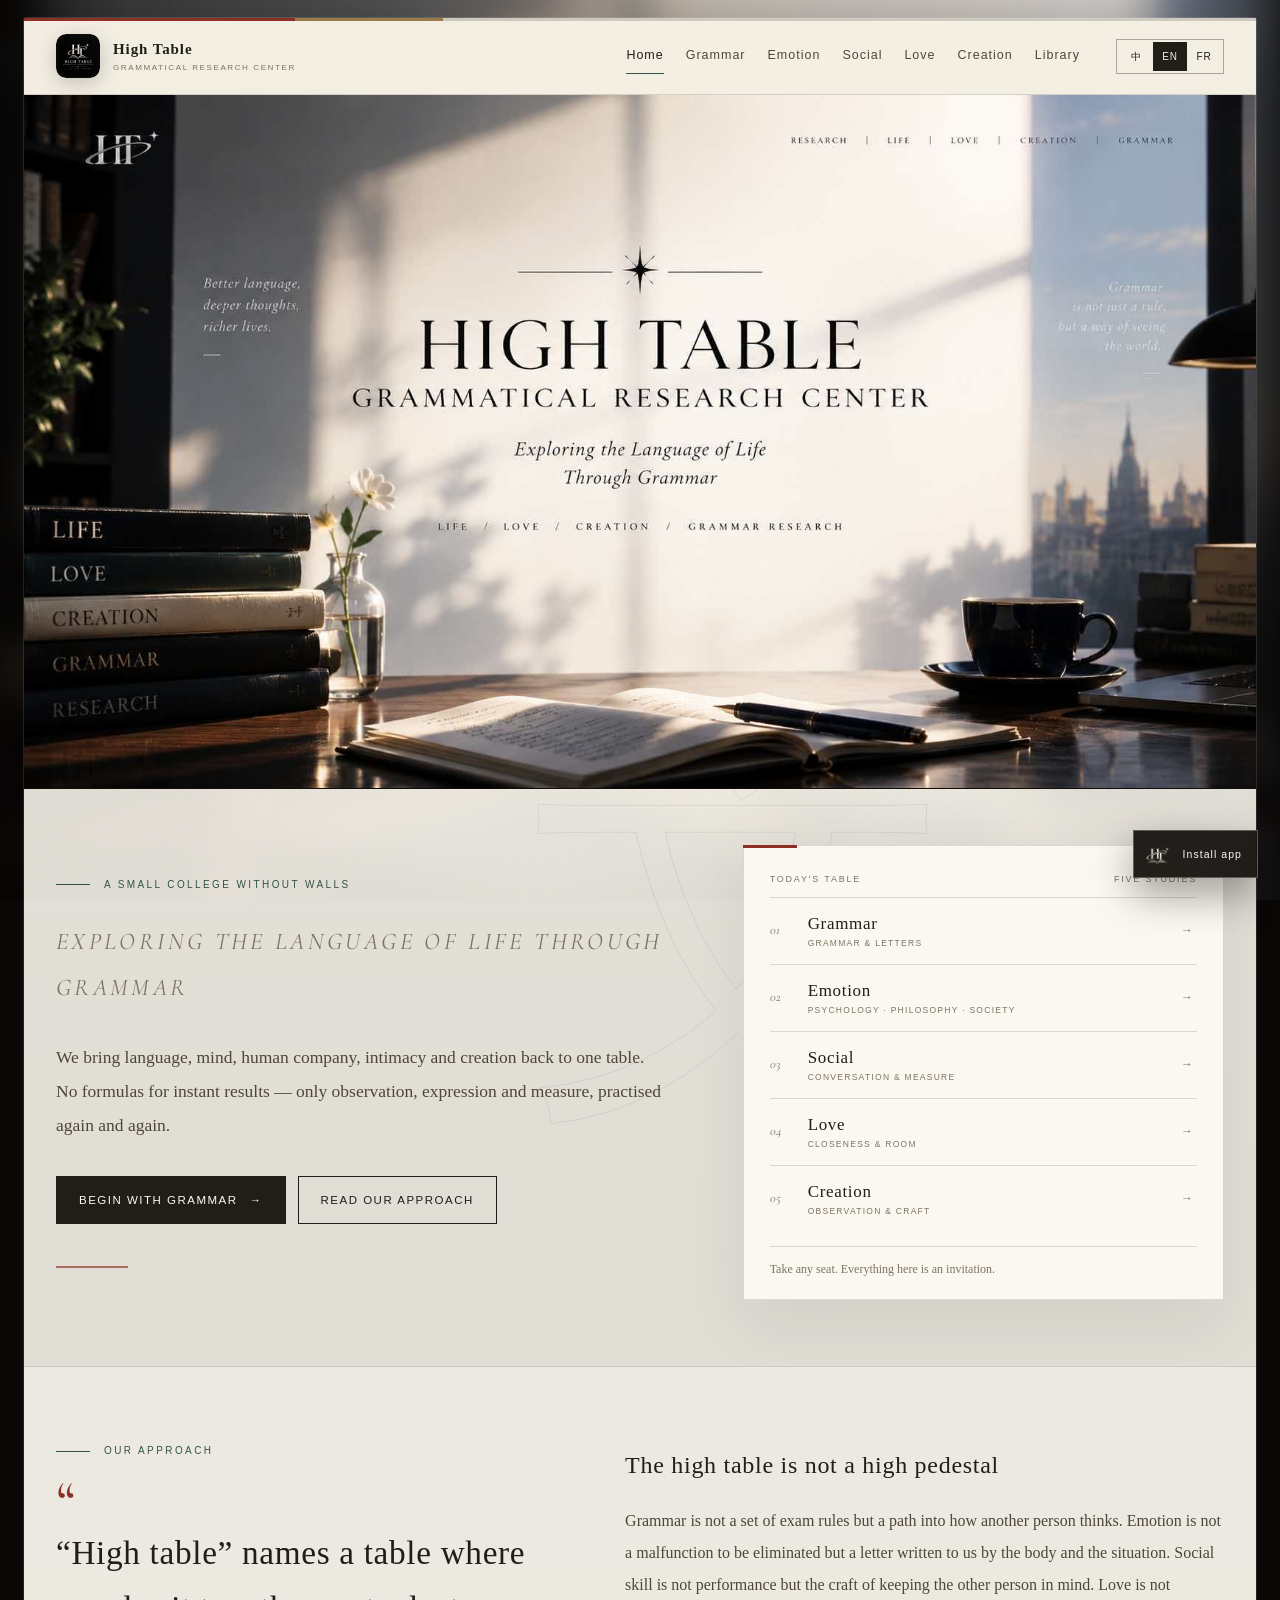
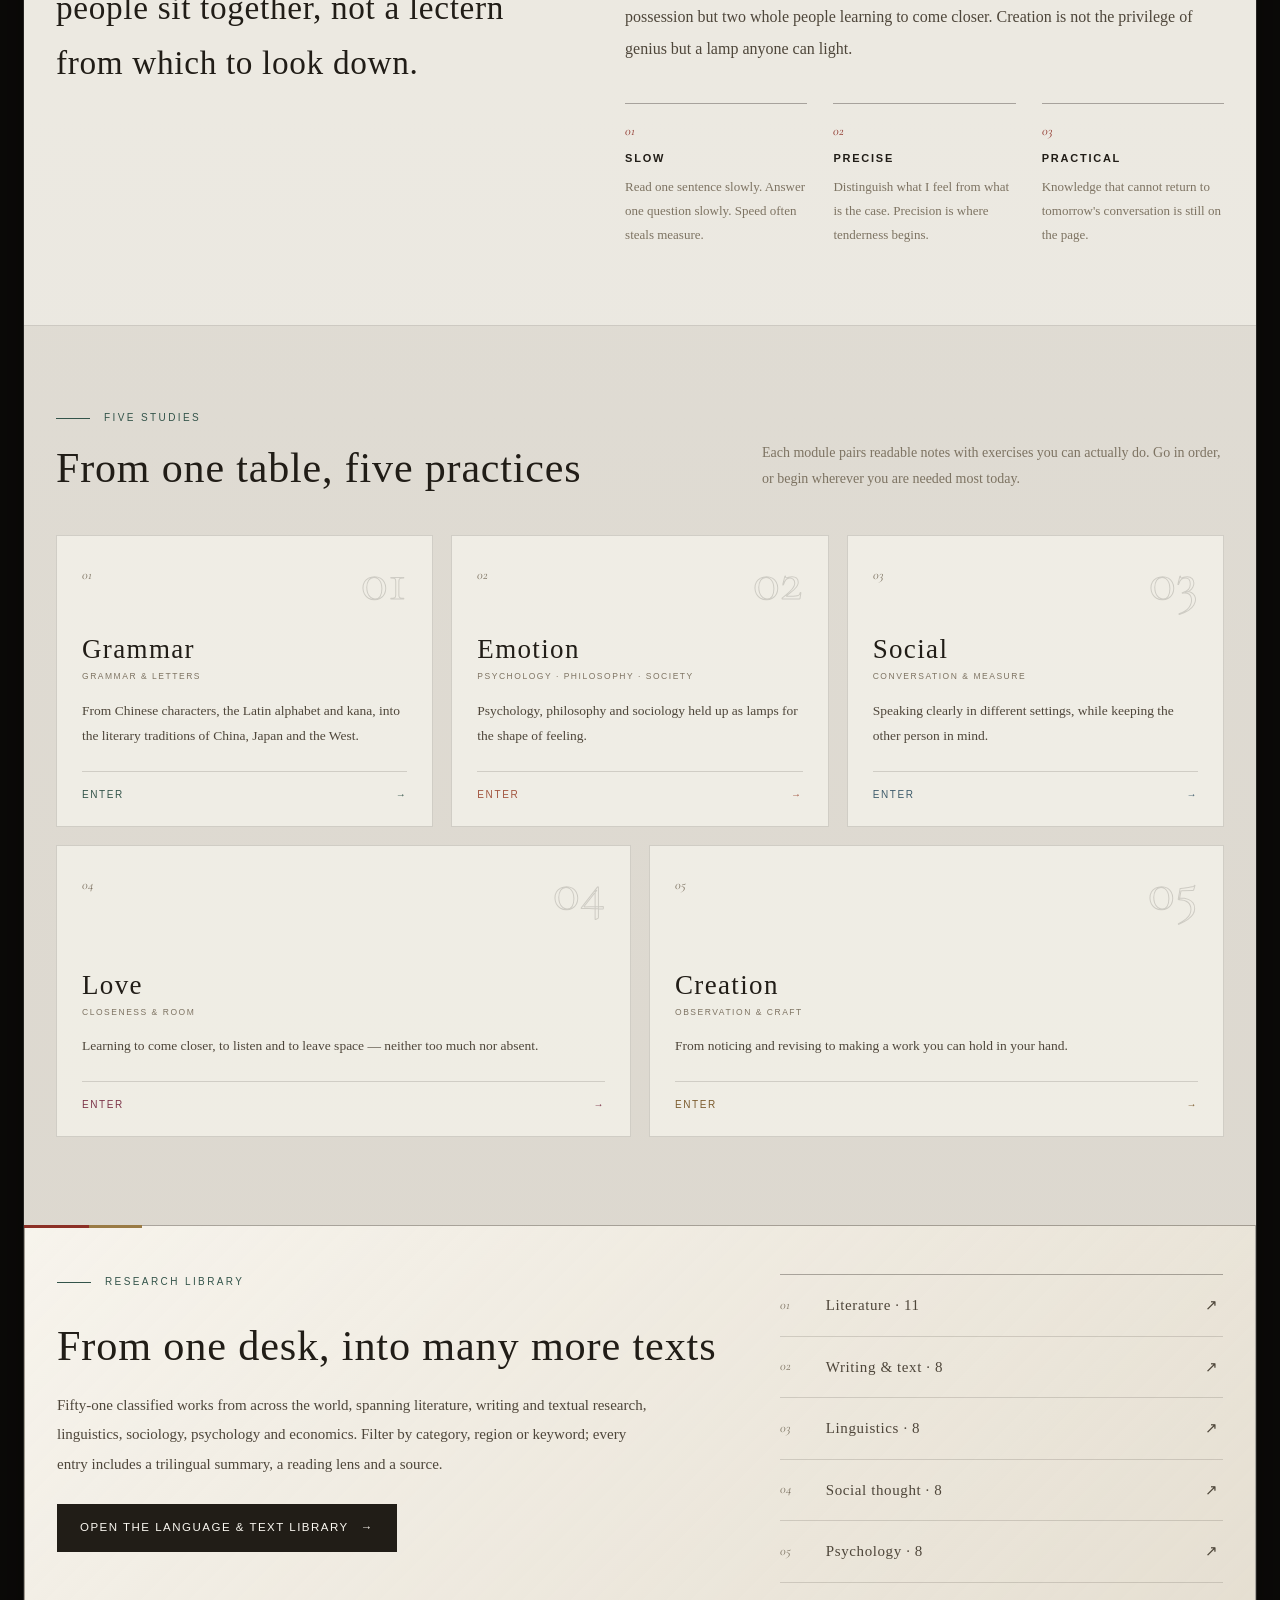
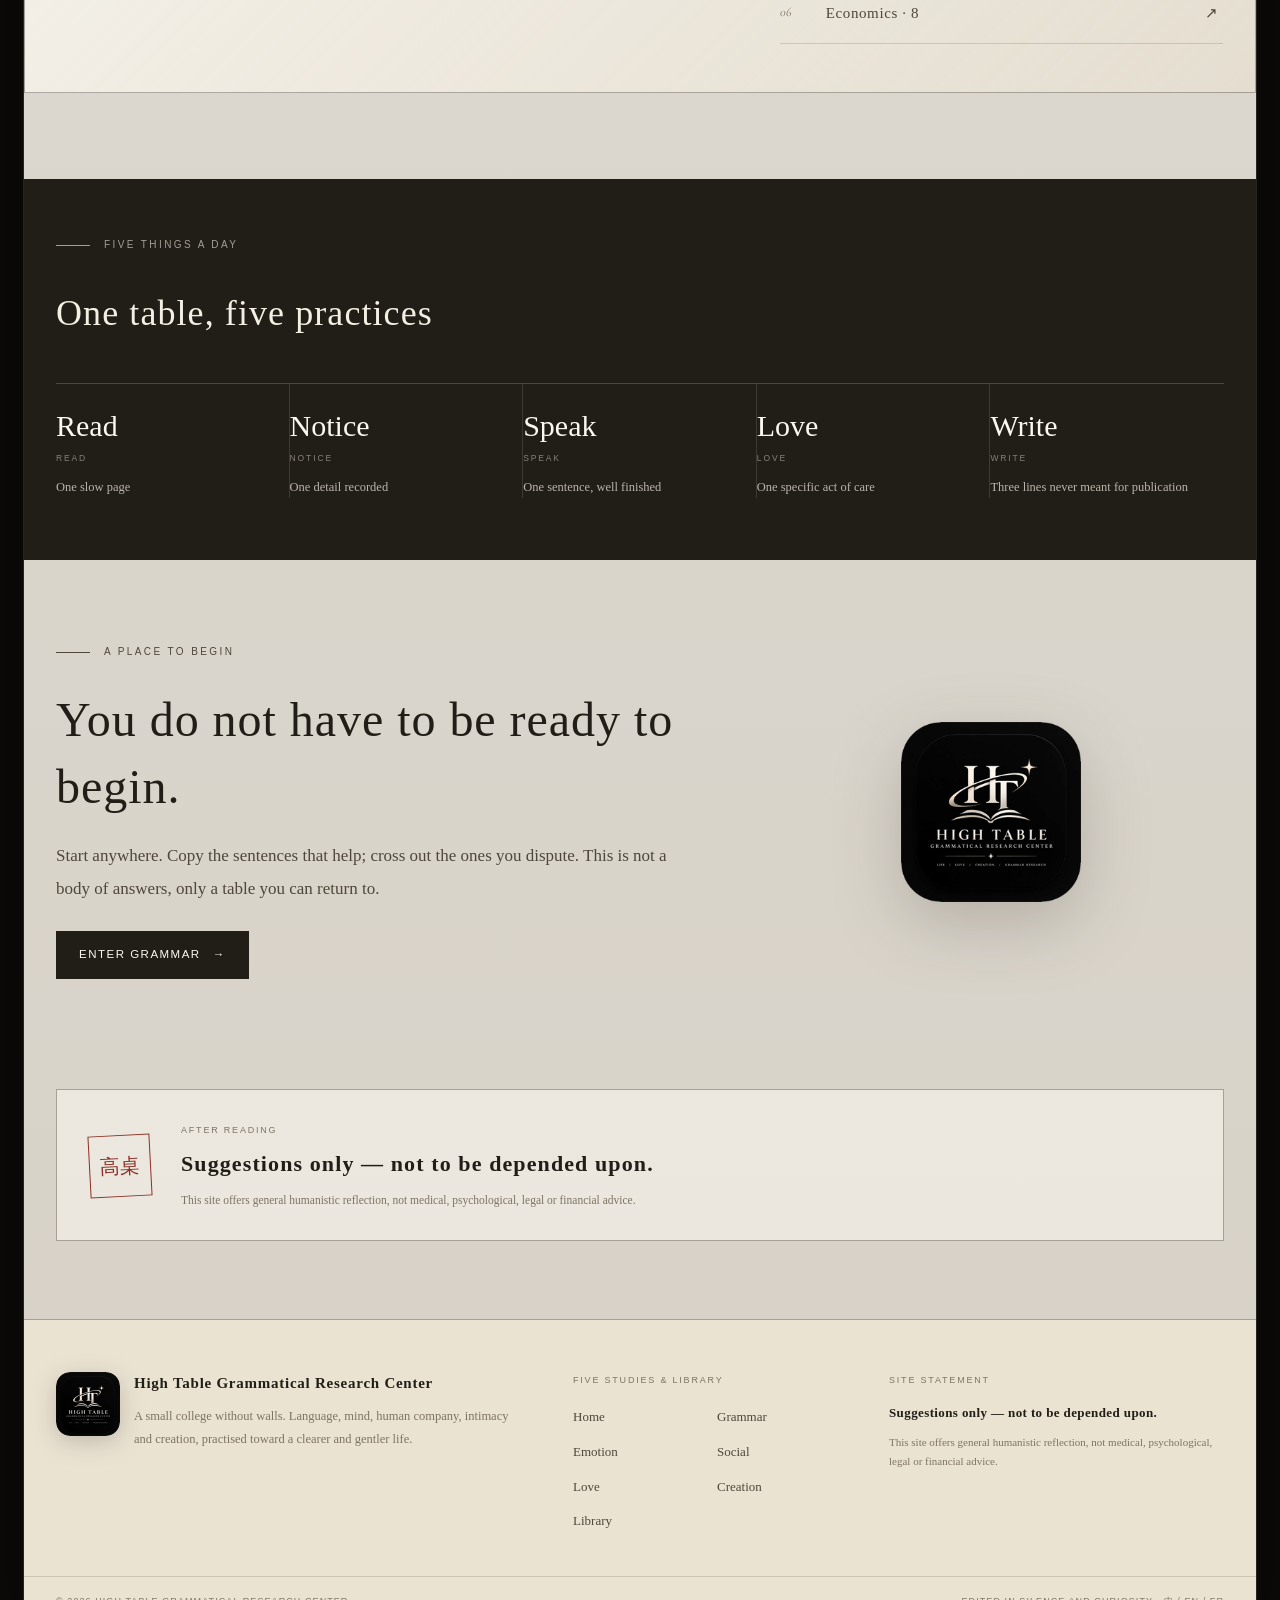
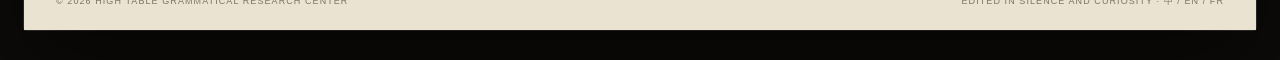
==== commit 63455e99: "Add files via upload" ====
--- a/index.html
+++ b/index.html
@@ -4,10 +4,10 @@
   <meta charset="utf-8">
   <meta name="viewport" content="width=device-width, initial-scale=1, viewport-fit=cover">
   <title>High Table Grammatical Research Center — the language of life</title>
-  <meta name="description" content="A small college without walls: grammar, emotion, social life, love and creation, in Chinese, English and French.">
+  <meta name="description" content="A small college without walls with five studies and a searchable language and text library, in Chinese, English and French.">
   <meta name="theme-color" content="#211d17">
   <meta property="og:title" content="High Table Grammatical Research Center — the language of life">
-  <meta property="og:description" content="A small college without walls: grammar, emotion, social life, love and creation, in Chinese, English and French.">
+  <meta property="og:description" content="A small college without walls with five studies and a searchable language and text library, in Chinese, English and French.">
   <meta property="og:type" content="website">
   <script type="application/ld+json">
     {
@@ -49,6 +49,7 @@
           <a href="social.html">Social</a>
           <a href="love.html">Love</a>
           <a href="creation.html">Creation</a>
+          <a href="library.html">Library</a>
         </nav>
         <div class="lang" role="group" aria-label="Choose language">
           <button type="button" data-lang="zh" aria-pressed="false" aria-label="中文">中</button>
@@ -81,13 +82,14 @@
         </div>
       </div>
       <div>
-        <p class="footer__heading" data-chrome="footerExplore">Five studies</p>
+        <p class="footer__heading" data-chrome="footerExplore">Five studies & library</p>
         <nav class="footer__nav" aria-label="Footer navigation">
           <a href="grammar.html">Grammar</a>
           <a href="mind.html">Emotion</a>
           <a href="social.html">Social</a>
           <a href="love.html">Love</a>
           <a href="creation.html">Creation</a>
+          <a href="library.html">Library</a>
           <a href="index.html">Home</a>
         </nav>
       </div>
--- a/assets/css/style.css
+++ b/assets/css/style.css
@@ -913,6 +913,84 @@
   color: var(--card-accent, var(--module));
 }
 
+/* ---------- Library teaser ---------- */
+
+.library-teaser {
+  padding: 0 0 86px;
+}
+
+.library-teaser__inner {
+  position: relative;
+  display: grid;
+  grid-template-columns: minmax(0, 1.2fr) minmax(300px, 0.8fr);
+  gap: 58px;
+  padding-top: 48px;
+  padding-bottom: 48px;
+  background:
+    linear-gradient(135deg, rgba(251, 248, 241, 0.86), rgba(235, 227, 210, 0.58));
+  border: 1px solid var(--line-strong);
+}
+
+.library-teaser__inner::before {
+  content: "";
+  position: absolute;
+  top: -1px;
+  left: -1px;
+  width: 118px;
+  height: 3px;
+  background: linear-gradient(90deg, var(--seal) 0 55%, var(--gold) 55% 100%);
+}
+
+.library-teaser h2 {
+  max-width: 17em;
+  margin: 0 0 16px;
+  font-family: var(--serif);
+  font-size: clamp(29px, 3.3vw, 43px);
+  font-weight: 500;
+  line-height: 1.4;
+  letter-spacing: 0.02em;
+}
+
+.library-teaser__copy > p:not(.eyebrow) {
+  max-width: 40em;
+  margin: 0 0 25px;
+  color: var(--ink-soft);
+  font-size: 15px;
+  line-height: 1.95;
+}
+
+.library-teaser__index {
+  align-self: center;
+  display: grid;
+  border-top: 1px solid var(--line-strong);
+}
+
+.library-teaser__index a {
+  display: grid;
+  grid-template-columns: 34px minmax(0, 1fr) 18px;
+  align-items: center;
+  gap: 12px;
+  padding: 16px 0;
+  border-bottom: 1px solid var(--line);
+  color: var(--ink-soft);
+  font-size: 15px;
+  letter-spacing: 0.04em;
+  text-decoration: none;
+  transition: color 0.2s ease, padding 0.2s var(--ease);
+}
+
+.library-teaser__index a:hover {
+  padding-left: 5px;
+  color: var(--seal);
+}
+
+.library-teaser__num {
+  font-family: var(--display);
+  font-size: 13px;
+  font-style: italic;
+  color: var(--muted);
+}
+
 /* ---------- Five practices ---------- */
 
 .practices {
@@ -1594,6 +1672,375 @@
   padding-bottom: 78px;
 }
 
+/* ---------- Language & text library ---------- */
+
+.library-hero {
+  padding-bottom: 44px;
+}
+
+.library-page {
+  padding-bottom: 78px;
+}
+
+.library-catalogue {
+  scroll-margin-top: 92px;
+}
+
+.library-categories {
+  display: grid;
+  grid-template-columns: repeat(3, minmax(0, 1fr));
+  gap: 13px;
+  margin-bottom: 38px;
+}
+
+.library-category {
+  --library-accent: var(--seal);
+  appearance: none;
+  display: flex;
+  min-height: 206px;
+  flex-direction: column;
+  align-items: stretch;
+  padding: 22px 20px 20px;
+  border: 1px solid var(--line);
+  border-top: 3px solid var(--library-accent);
+  background: rgba(251, 248, 241, 0.66);
+  color: var(--ink);
+  text-align: left;
+  cursor: pointer;
+  transition:
+    transform 0.3s var(--ease),
+    background 0.3s ease,
+    border-color 0.3s ease,
+    color 0.3s ease;
+}
+
+.library-category:nth-child(2) {
+  --library-accent: #3f6559;
+}
+
+.library-category:nth-child(3) {
+  --library-accent: #47687a;
+}
+
+.library-category:nth-child(4) {
+  --library-accent: #8a6740;
+}
+
+.library-category:nth-child(5) {
+  --library-accent: #72516b;
+}
+
+.library-category:nth-child(6) {
+  --library-accent: #6b7443;
+}
+
+.library-category:hover {
+  transform: translateY(-3px);
+  background: var(--paper-raised);
+}
+
+.library-category[aria-pressed="true"] {
+  background: var(--ink);
+  color: var(--paper-raised);
+}
+
+.library-category__top {
+  display: flex;
+  align-items: center;
+  justify-content: space-between;
+  font-family: var(--display);
+  font-size: 13px;
+  font-style: italic;
+  color: var(--library-accent);
+}
+
+.library-category[aria-pressed="true"] .library-category__top {
+  color: var(--gold);
+}
+
+.library-category__title {
+  display: block;
+  margin-top: 27px;
+  font-family: var(--serif);
+  font-size: 22px;
+  font-weight: 600;
+  line-height: 1.45;
+  letter-spacing: 0.035em;
+}
+
+.library-category__intro {
+  display: block;
+  margin-top: 10px;
+  font-size: 12.5px;
+  line-height: 1.8;
+  color: var(--muted);
+}
+
+.library-category[aria-pressed="true"] .library-category__intro {
+  color: rgba(244, 239, 227, 0.7);
+}
+
+.library-toolbar {
+  position: sticky;
+  top: 78px;
+  z-index: 35;
+  display: grid;
+  grid-template-columns: minmax(240px, 1fr) minmax(170px, 0.42fr) auto;
+  align-items: end;
+  gap: 16px;
+  padding: 16px 18px;
+  border: 1px solid var(--line-strong);
+  background: rgba(248, 244, 235, 0.97);
+  box-shadow: 0 16px 34px rgba(33, 29, 23, 0.08);
+}
+
+.library-search,
+.library-region {
+  display: grid;
+  gap: 5px;
+}
+
+.library-search > span,
+.library-region > span {
+  font-family: var(--sans);
+  font-size: 8.5px;
+  font-weight: 600;
+  letter-spacing: 0.18em;
+  text-transform: uppercase;
+  color: var(--muted);
+}
+
+.library-search input,
+.library-region select {
+  width: 100%;
+  min-height: 43px;
+  padding: 9px 11px;
+  border: 1px solid var(--line-strong);
+  border-radius: 0;
+  background: var(--paper-raised);
+  color: var(--ink);
+  font-family: var(--serif);
+  font-size: 14px;
+}
+
+.library-search input:focus,
+.library-region select:focus {
+  outline: 2px solid var(--seal);
+  outline-offset: 2px;
+}
+
+.library-filter,
+.library-reset {
+  appearance: none;
+  border: 1px solid var(--ink);
+  background: var(--ink);
+  color: var(--paper-raised);
+  font-family: var(--sans);
+  font-size: 10px;
+  letter-spacing: 0.1em;
+  line-height: 1.4;
+  cursor: pointer;
+}
+
+.library-filter {
+  min-height: 43px;
+  padding: 8px 16px;
+  white-space: nowrap;
+}
+
+.library-filter[aria-pressed="true"] {
+  background: var(--seal);
+  border-color: var(--seal);
+}
+
+.library-status-row {
+  display: flex;
+  align-items: center;
+  justify-content: space-between;
+  gap: 18px;
+  padding: 17px 0 14px;
+}
+
+.library-status {
+  margin: 0;
+  font-family: var(--sans);
+  font-size: 10px;
+  letter-spacing: 0.13em;
+  text-transform: uppercase;
+  color: var(--muted);
+}
+
+.library-reset {
+  padding: 6px 10px;
+  border-color: var(--line-strong);
+  background: transparent;
+  color: var(--muted);
+}
+
+.library-reset:hover {
+  border-color: var(--seal);
+  color: var(--seal);
+}
+
+.library-grid {
+  display: grid;
+  grid-template-columns: repeat(2, minmax(0, 1fr));
+  gap: 15px;
+}
+
+.library-work {
+  --library-accent: var(--seal);
+  display: flex;
+  min-width: 0;
+  flex-direction: column;
+  padding: 24px 24px 20px;
+  border: 1px solid var(--line);
+  border-top: 3px solid var(--library-accent);
+  background: rgba(251, 248, 241, 0.7);
+}
+
+.library-work[data-category="writing"] {
+  --library-accent: #3f6559;
+}
+
+.library-work[data-category="language"] {
+  --library-accent: #47687a;
+}
+
+.library-work[data-category="society"] {
+  --library-accent: #8a6740;
+}
+
+.library-work[data-category="psychology"] {
+  --library-accent: #72516b;
+}
+
+.library-work[data-category="economics"] {
+  --library-accent: #6b7443;
+}
+
+.library-work[hidden] {
+  display: none;
+}
+
+.library-work__meta {
+  display: flex;
+  align-items: baseline;
+  justify-content: space-between;
+  gap: 16px;
+  font-family: var(--sans);
+  font-size: 8.5px;
+  letter-spacing: 0.13em;
+  line-height: 1.6;
+  text-transform: uppercase;
+  color: var(--muted);
+}
+
+.library-work__meta span:first-child {
+  color: var(--library-accent);
+}
+
+.library-work h2 {
+  margin: 16px 0 2px;
+  font-family: var(--serif);
+  font-size: 23px;
+  font-weight: 600;
+  line-height: 1.42;
+  letter-spacing: 0.025em;
+}
+
+.library-work__creator {
+  margin: 0;
+  font-family: var(--display);
+  font-size: 14px;
+  font-style: italic;
+  color: var(--muted);
+}
+
+.library-work__summary {
+  flex: 1 1 auto;
+  margin: 17px 0 19px;
+  color: var(--ink-soft);
+  font-size: 14px;
+  line-height: 1.92;
+}
+
+.library-work__lens {
+  margin-bottom: 17px;
+  padding: 13px 15px;
+  background: rgba(33, 29, 23, 0.045);
+  border-left: 2px solid var(--library-accent);
+}
+
+.library-work__lens > span,
+.library-work__source > span {
+  display: block;
+  margin-bottom: 4px;
+  font-family: var(--sans);
+  font-size: 8px;
+  font-weight: 600;
+  letter-spacing: 0.16em;
+  text-transform: uppercase;
+  color: var(--muted);
+}
+
+.library-work__lens p {
+  margin: 0;
+  font-size: 12.5px;
+  line-height: 1.8;
+}
+
+.library-work__source {
+  padding-top: 13px;
+  border-top: 1px solid var(--line);
+  font-size: 11.5px;
+  line-height: 1.7;
+  color: var(--ink-soft);
+}
+
+.library-work__source a {
+  color: var(--library-accent);
+  text-decoration-color: var(--line-strong);
+  text-underline-offset: 0.18em;
+}
+
+.library-work__source a:hover {
+  color: var(--seal);
+}
+
+.library-empty {
+  margin: 28px 0;
+  padding: 24px;
+  border: 1px dashed var(--line-strong);
+  color: var(--muted);
+  text-align: center;
+}
+
+.library-method {
+  margin-top: 38px;
+  padding: 28px 30px;
+  border: 1px solid var(--line-strong);
+  background: rgba(235, 227, 210, 0.42);
+}
+
+.library-method .eyebrow {
+  margin-bottom: 13px;
+}
+
+.library-method p {
+  max-width: 76em;
+  margin: 0;
+  color: var(--ink-soft);
+  font-size: 13.5px;
+  line-height: 1.9;
+}
+
+.library-method .library-method__note {
+  margin-top: 10px;
+  color: var(--muted);
+  font-size: 11.5px;
+}
+
 html[lang="en"] .hero h1,
 html[lang="fr"] .hero h1 {
   font-family: var(--display);
@@ -1806,7 +2253,7 @@
   }
 }
 
-@media (max-width: 920px) {
+@media (max-width: 1040px) {
   .menu-toggle {
     display: block;
     margin-left: auto;
@@ -1946,6 +2393,15 @@
     gap: 40px;
   }
 
+  .library-categories {
+    grid-template-columns: repeat(2, minmax(0, 1fr));
+  }
+
+  .library-teaser__inner {
+    grid-template-columns: 1fr;
+    gap: 30px;
+  }
+
   .home-closing__seal {
     justify-self: start;
   }
@@ -2089,6 +2545,79 @@
 
   .module-card__desc {
     margin-bottom: 18px;
+  }
+
+  .library-teaser {
+    padding-bottom: 56px;
+  }
+
+  .library-teaser__inner {
+    gap: 26px;
+    padding-top: 31px;
+    padding-bottom: 31px;
+  }
+
+  .library-teaser h2 {
+    font-size: 28px;
+  }
+
+  .library-teaser__index a {
+    padding: 13px 0;
+  }
+
+  .library-page {
+    padding-bottom: 56px;
+  }
+
+  .library-categories {
+    grid-template-columns: 1fr;
+    gap: 10px;
+    margin-bottom: 27px;
+  }
+
+  .library-category {
+    min-height: 0;
+    padding: 18px 18px 17px;
+  }
+
+  .library-category__title {
+    margin-top: 15px;
+    font-size: 20px;
+  }
+
+  .library-category__intro {
+    margin-top: 6px;
+  }
+
+  .library-toolbar {
+    position: static;
+    grid-template-columns: 1fr;
+    gap: 10px;
+    padding: 14px;
+  }
+
+  .library-filter {
+    justify-self: start;
+  }
+
+  .library-status-row {
+    padding-top: 14px;
+  }
+
+  .library-grid {
+    grid-template-columns: 1fr;
+  }
+
+  .library-work {
+    padding: 21px 19px 18px;
+  }
+
+  .library-work h2 {
+    font-size: 21px;
+  }
+
+  .library-method {
+    padding: 23px 20px;
   }
 
   .practices {
@@ -2406,8 +2935,15 @@
   .pwa-install {
     right: 12px;
     bottom: calc(12px + env(safe-area-inset-bottom, 0px));
-    padding: 7px 12px 7px 7px;
-    font-size: 9.5px;
+    width: 44px;
+    height: 44px;
+    justify-content: center;
+    padding: 7px;
+    border-radius: 50%;
+  }
+
+  .pwa-install span {
+    display: none;
   }
 
   .pwa-install img {
@@ -2421,6 +2957,17 @@
 
   .pwa-dialog h2 {
     font-size: 21px;
+  }
+}
+
+body[data-page="library"] .pwa-install {
+  right: auto;
+  left: calc(22px + env(safe-area-inset-left, 0px));
+}
+
+@media (max-width: 680px) {
+  body[data-page="library"] .pwa-install {
+    left: calc(12px + env(safe-area-inset-left, 0px));
   }
 }
 
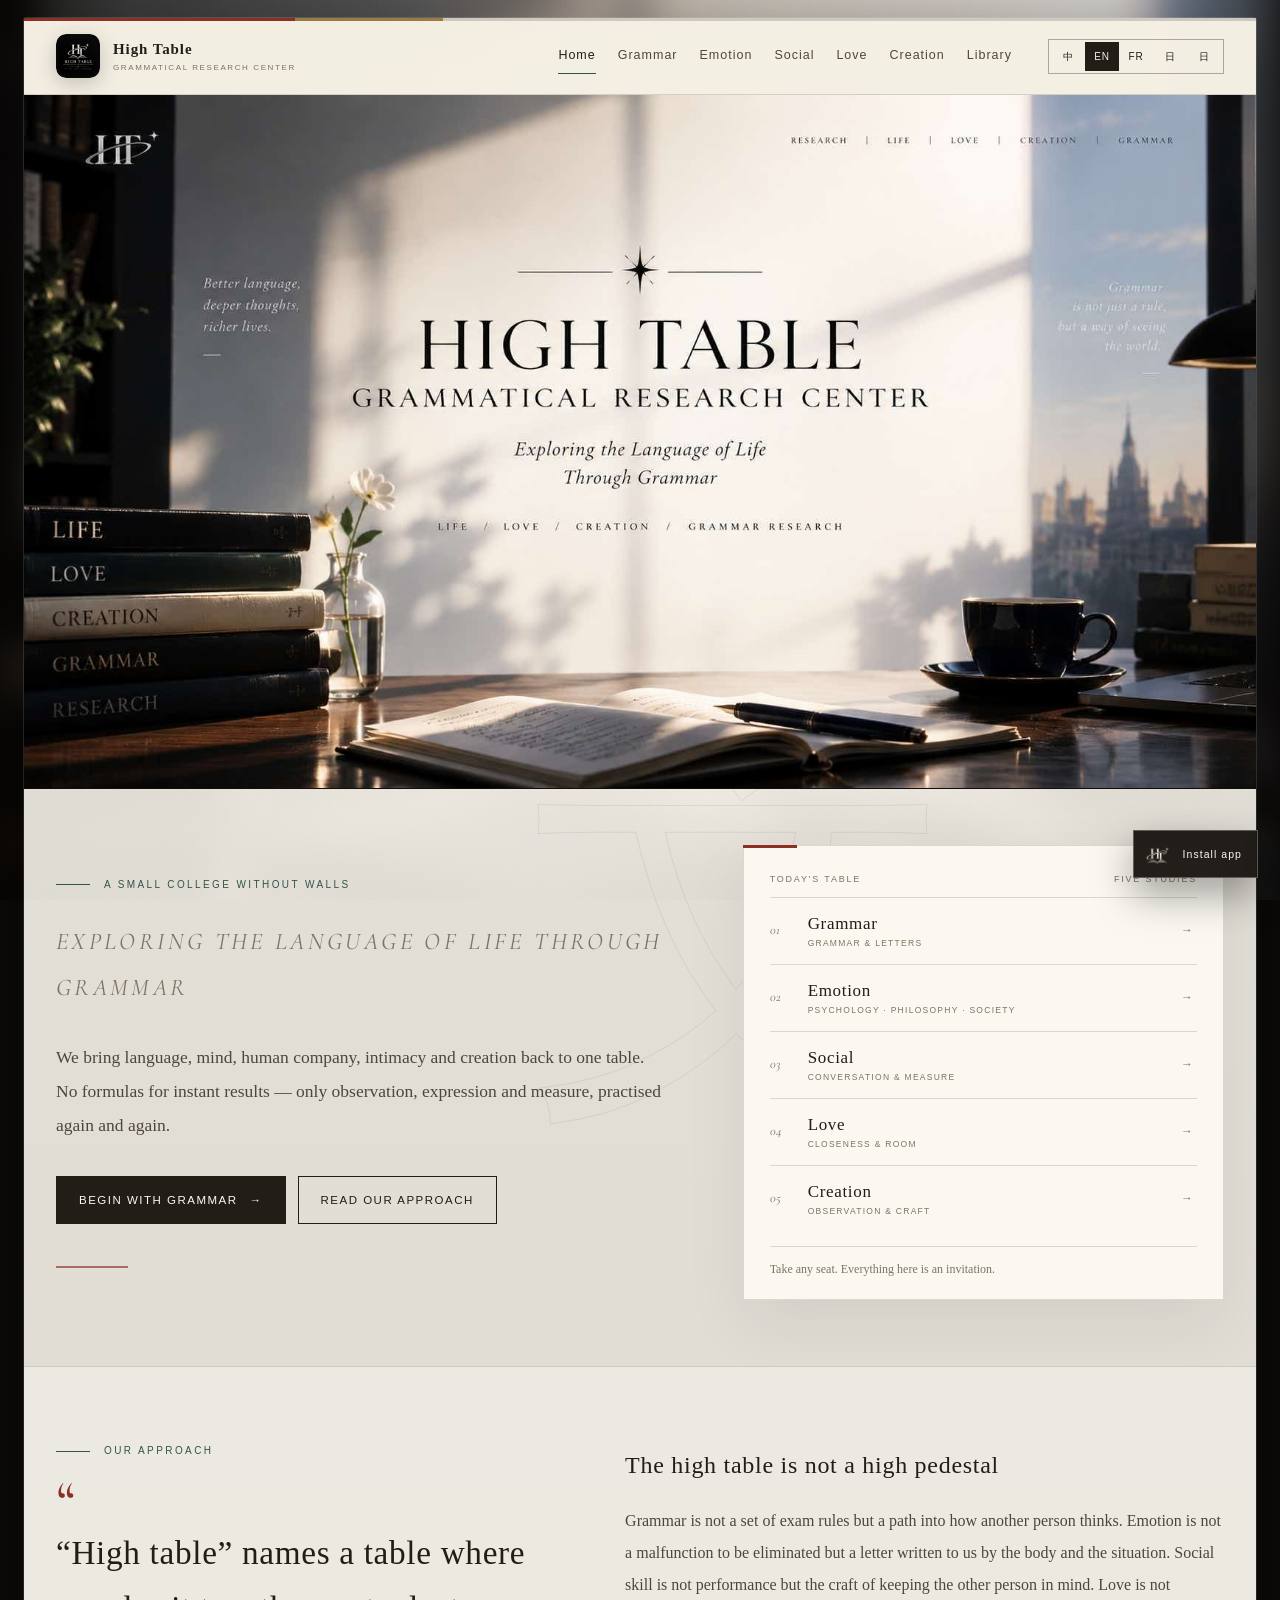
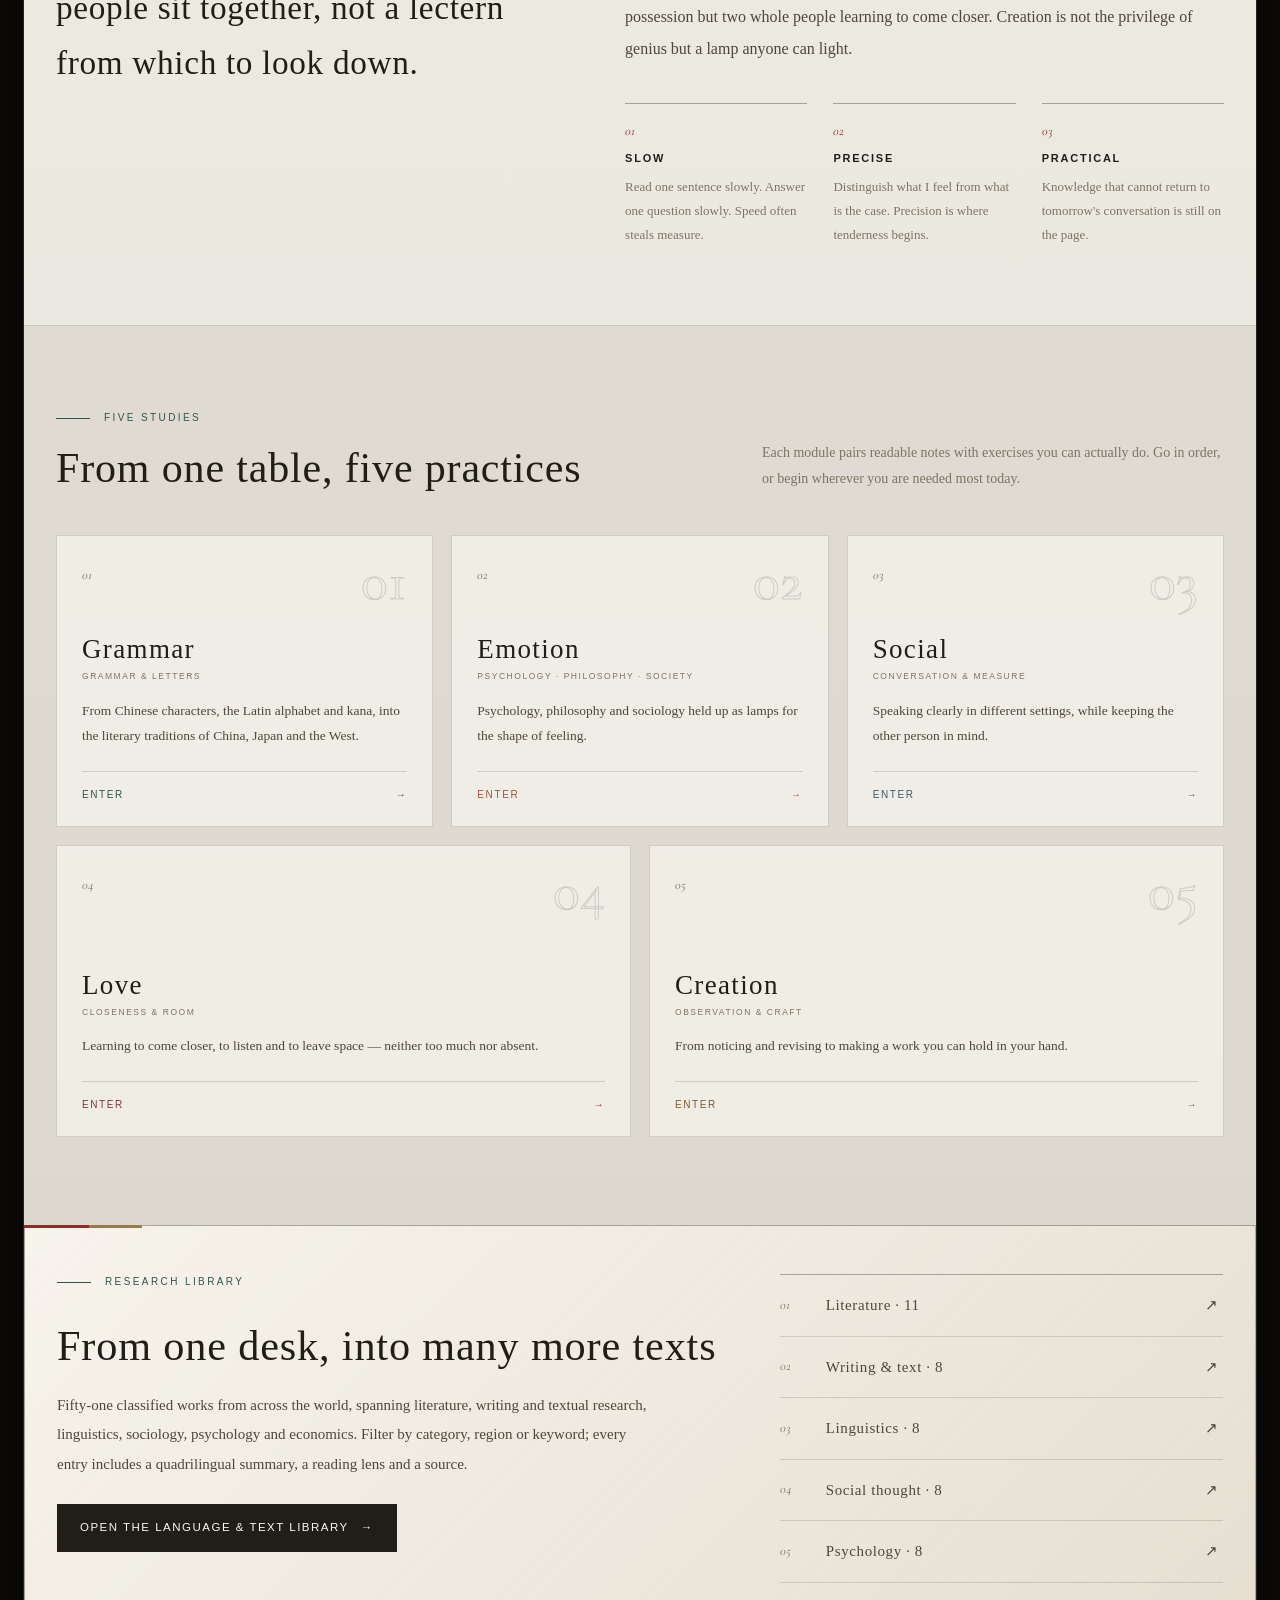
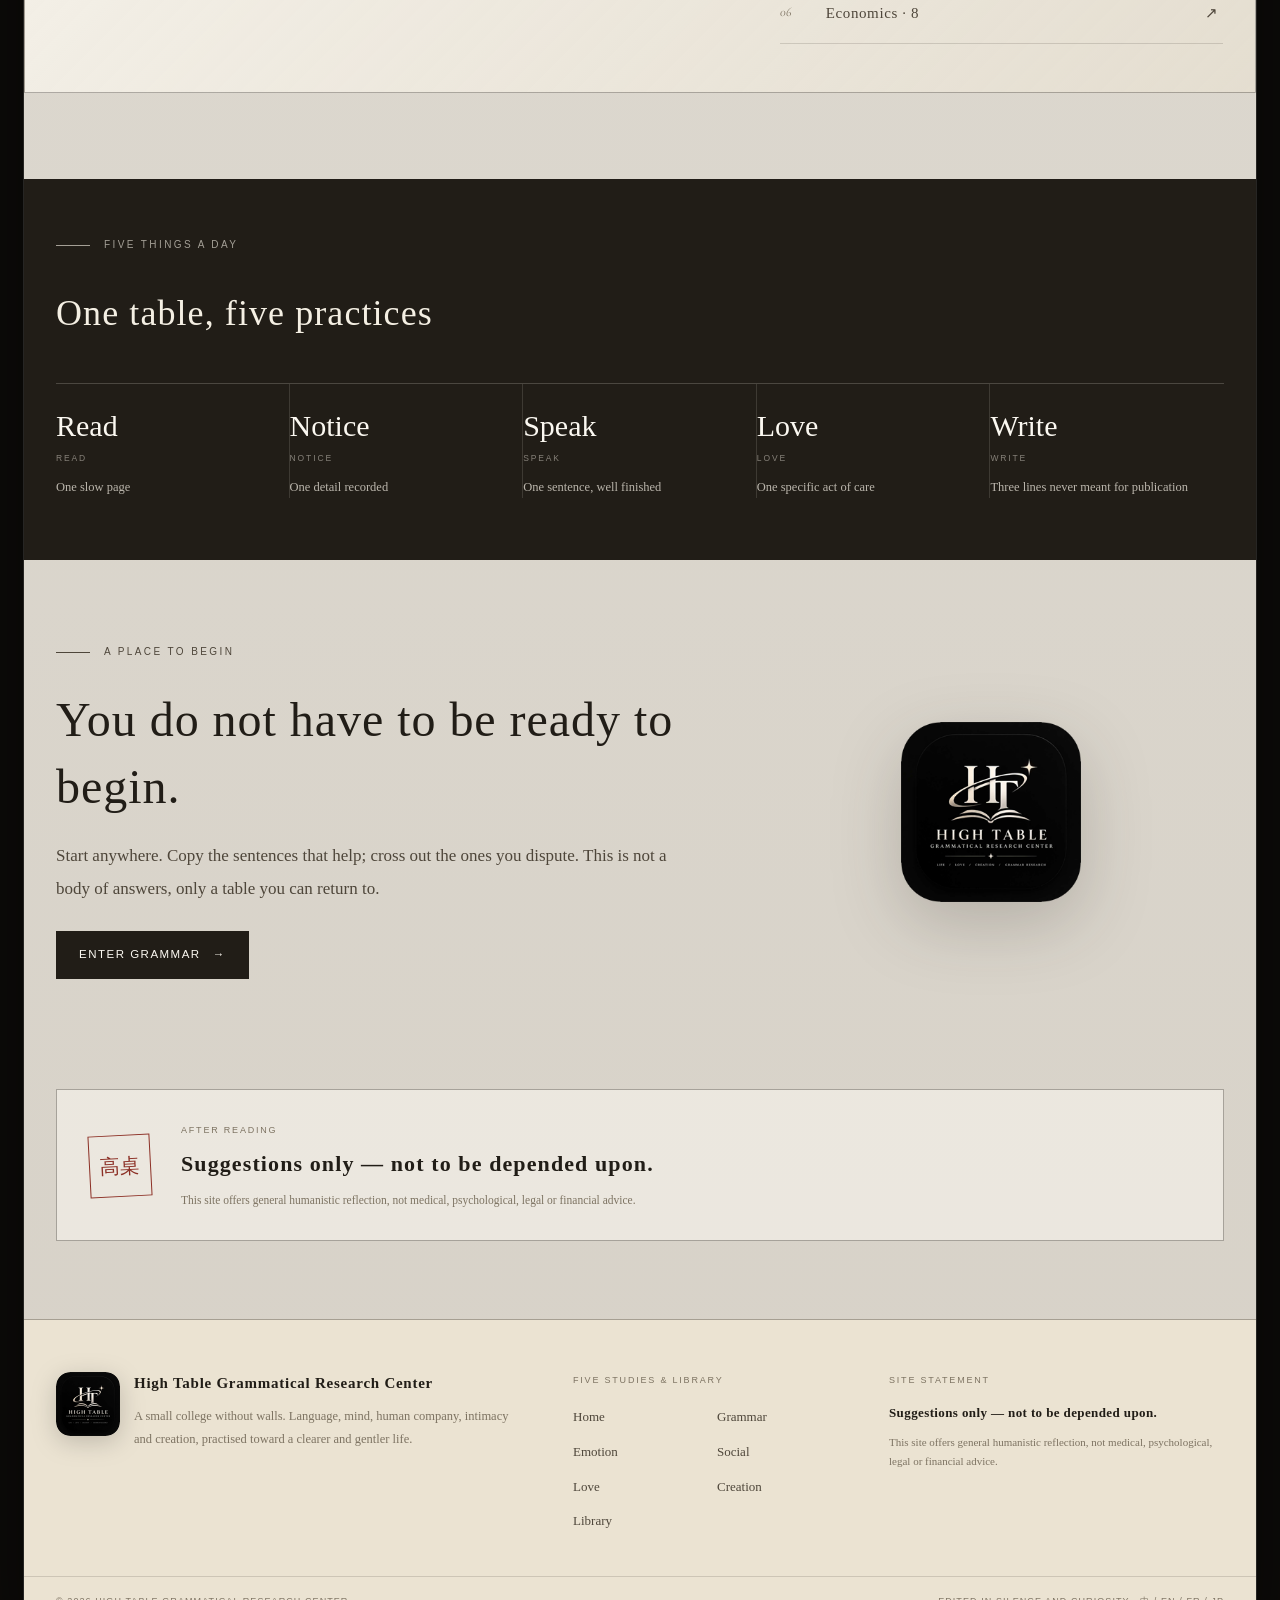
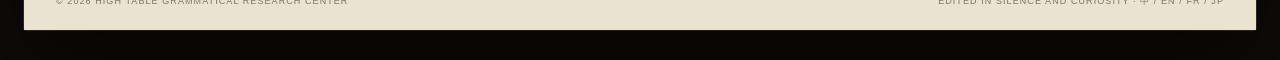
==== commit 65bf3ffa: "Add files via upload" ====
--- a/index.html
+++ b/index.html
@@ -4,10 +4,10 @@
   <meta charset="utf-8">
   <meta name="viewport" content="width=device-width, initial-scale=1, viewport-fit=cover">
   <title>High Table Grammatical Research Center — the language of life</title>
-  <meta name="description" content="A small college without walls with five studies and a searchable language and text library, in Chinese, English and French.">
+  <meta name="description" content="A small college without walls with five studies and a searchable language and text library, in Chinese, English, French and Japanese.">
   <meta name="theme-color" content="#211d17">
   <meta property="og:title" content="High Table Grammatical Research Center — the language of life">
-  <meta property="og:description" content="A small college without walls with five studies and a searchable language and text library, in Chinese, English and French.">
+  <meta property="og:description" content="A small college without walls with five studies and a searchable language and text library, in Chinese, English, French and Japanese.">
   <meta property="og:type" content="website">
   <script type="application/ld+json">
     {
@@ -15,7 +15,7 @@
       "@type": "WebSite",
       "name": "高桌文法研究中心",
       "alternateName": "High Table Grammatical Research Center",
-      "inLanguage": ["zh-Hans", "en", "fr"]
+      "inLanguage": ["zh-Hans", "en", "fr", "ja"]
     }
   </script>
   <link rel="manifest" href="manifest.webmanifest">
@@ -55,6 +55,8 @@
           <button type="button" data-lang="zh" aria-pressed="false" aria-label="中文">中</button>
           <button type="button" data-lang="en" aria-pressed="true" aria-label="English">EN</button>
           <button type="button" data-lang="fr" aria-pressed="false" aria-label="Français">FR</button>
+          <button type="button" data-lang="ja" aria-pressed="false" aria-label="日本語">日</button>
+          <button type="button" data-lang="ja" aria-pressed="false" aria-label="日本語">日</button>
         </div>
       </div>
     </div>
@@ -101,7 +103,7 @@
     </div>
     <div class="footer__bottom">
       <span data-chrome="footerRights">© 2026 High Table Grammatical Research Center</span>
-      <span data-chrome="footerMade">Edited in silence and curiosity · 中 / EN / FR</span>
+      <span data-chrome="footerMade">Edited in silence and curiosity · 中 / EN / FR / JP</span>
     </div>
   </footer>
 
--- a/assets/css/style.css
+++ b/assets/css/style.css
@@ -49,8 +49,8 @@
   --gold: #9a7b45;
   --module: #33544a;
   --module-soft: rgba(51, 84, 74, 0.09);
-  --display: "Cormorant Garamond", "Songti SC", "STSong", "SimSun", serif;
-  --serif: "Iowan Old Style", "Palatino Linotype", "Book Antiqua", "Noto Serif SC", "Songti SC", "STSong", "SimSun", serif;
+  --display: "Cormorant Garamond", "Yu Mincho", "YuMincho", "Hiragino Mincho ProN", "Noto Serif JP", "Songti SC", "STSong", "SimSun", serif;
+  --serif: "Iowan Old Style", "Palatino Linotype", "Book Antiqua", "Yu Mincho", "YuMincho", "Hiragino Mincho ProN", "Noto Serif JP", "Noto Serif SC", "Songti SC", "STSong", "SimSun", serif;
   --sans: "Helvetica Neue", "PingFang SC", "Hiragino Sans GB", "Microsoft YaHei", Arial, sans-serif;
   --max: 1240px;
   --reading: 760px;
@@ -1386,6 +1386,25 @@
   font-style: normal;
   font-size: clamp(19px, 2vw, 23px);
   line-height: 1.9;
+}
+
+html[lang="ja"] .quote p {
+  font-family: var(--serif);
+  font-style: normal;
+  font-size: clamp(19px, 2vw, 23px);
+  line-height: 1.95;
+  letter-spacing: 0.025em;
+}
+
+html[lang="ja"] .library-hero h1 {
+  word-break: keep-all;
+}
+
+@media (max-width: 680px) {
+  html[lang="ja"] .library-hero h1 {
+    font-size: clamp(34px, 9.6vw, 44px);
+    line-height: 1.3;
+  }
 }
 
 .quote cite {
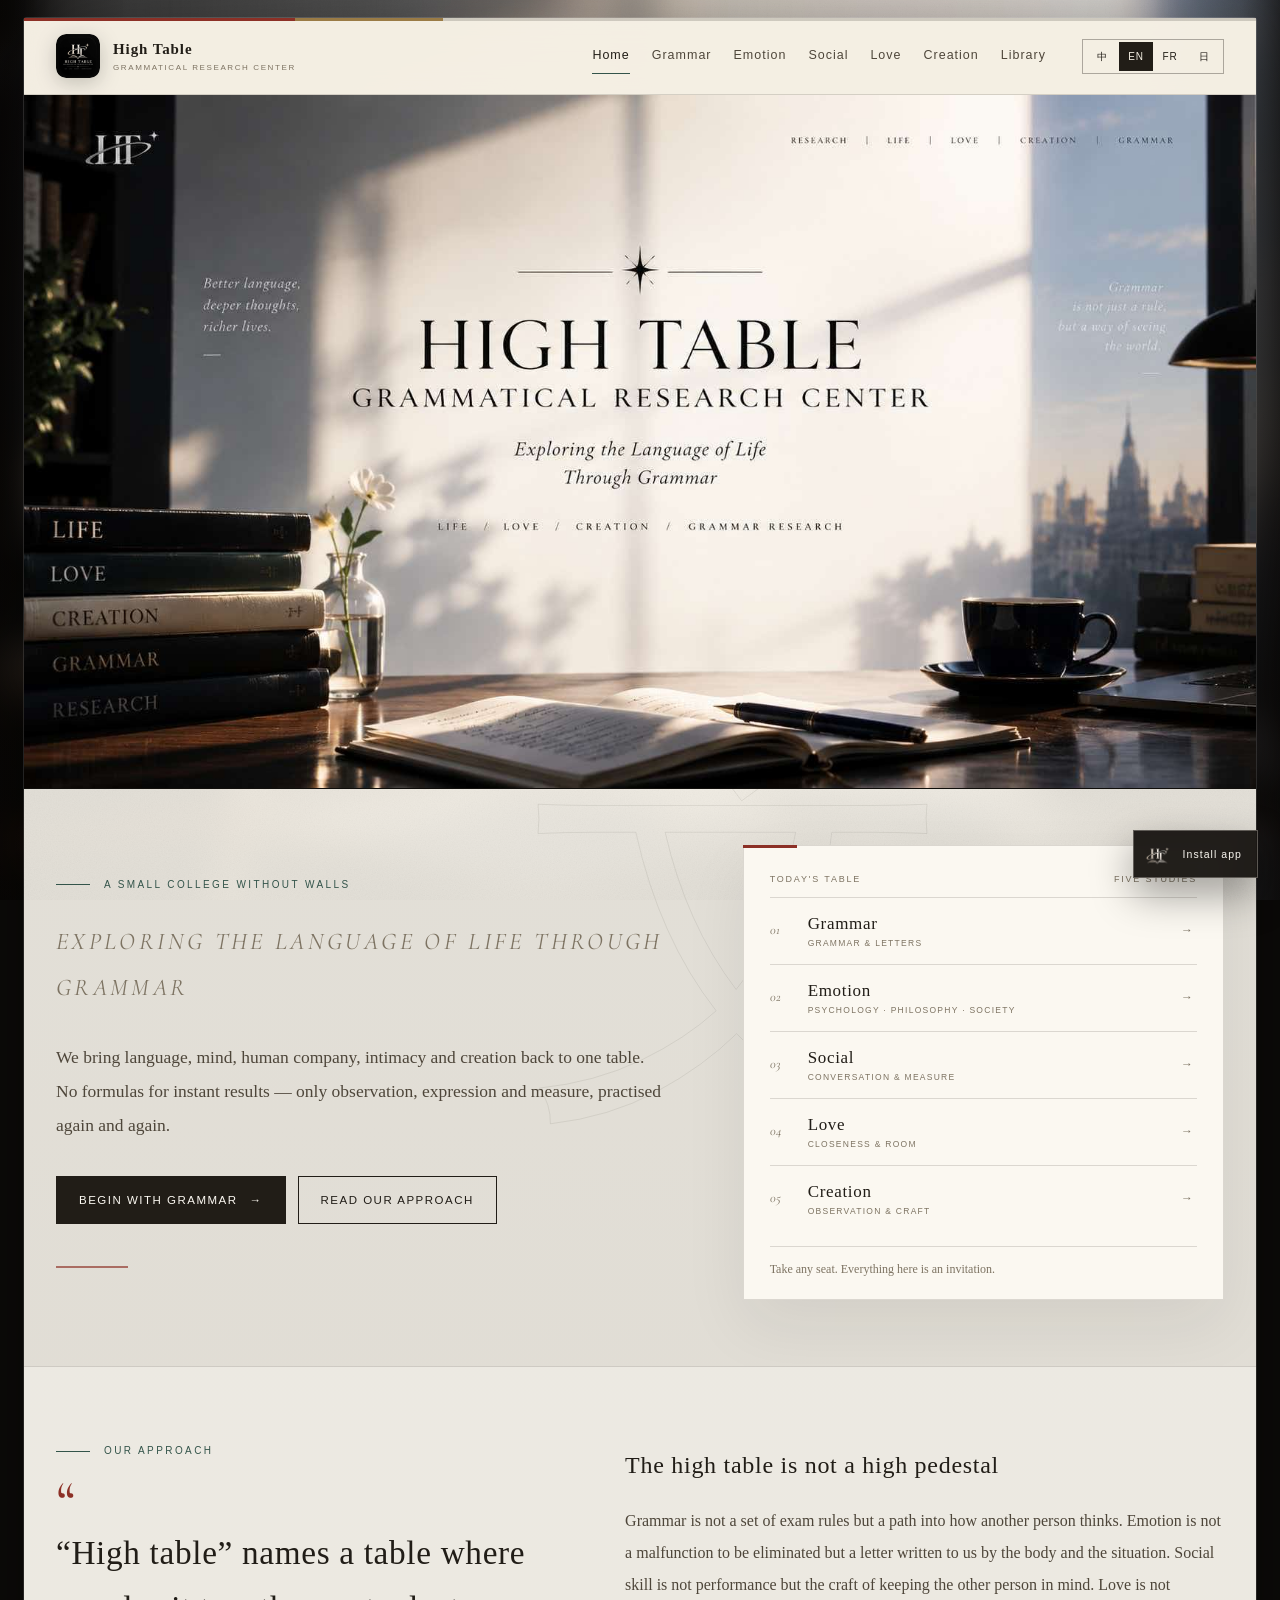
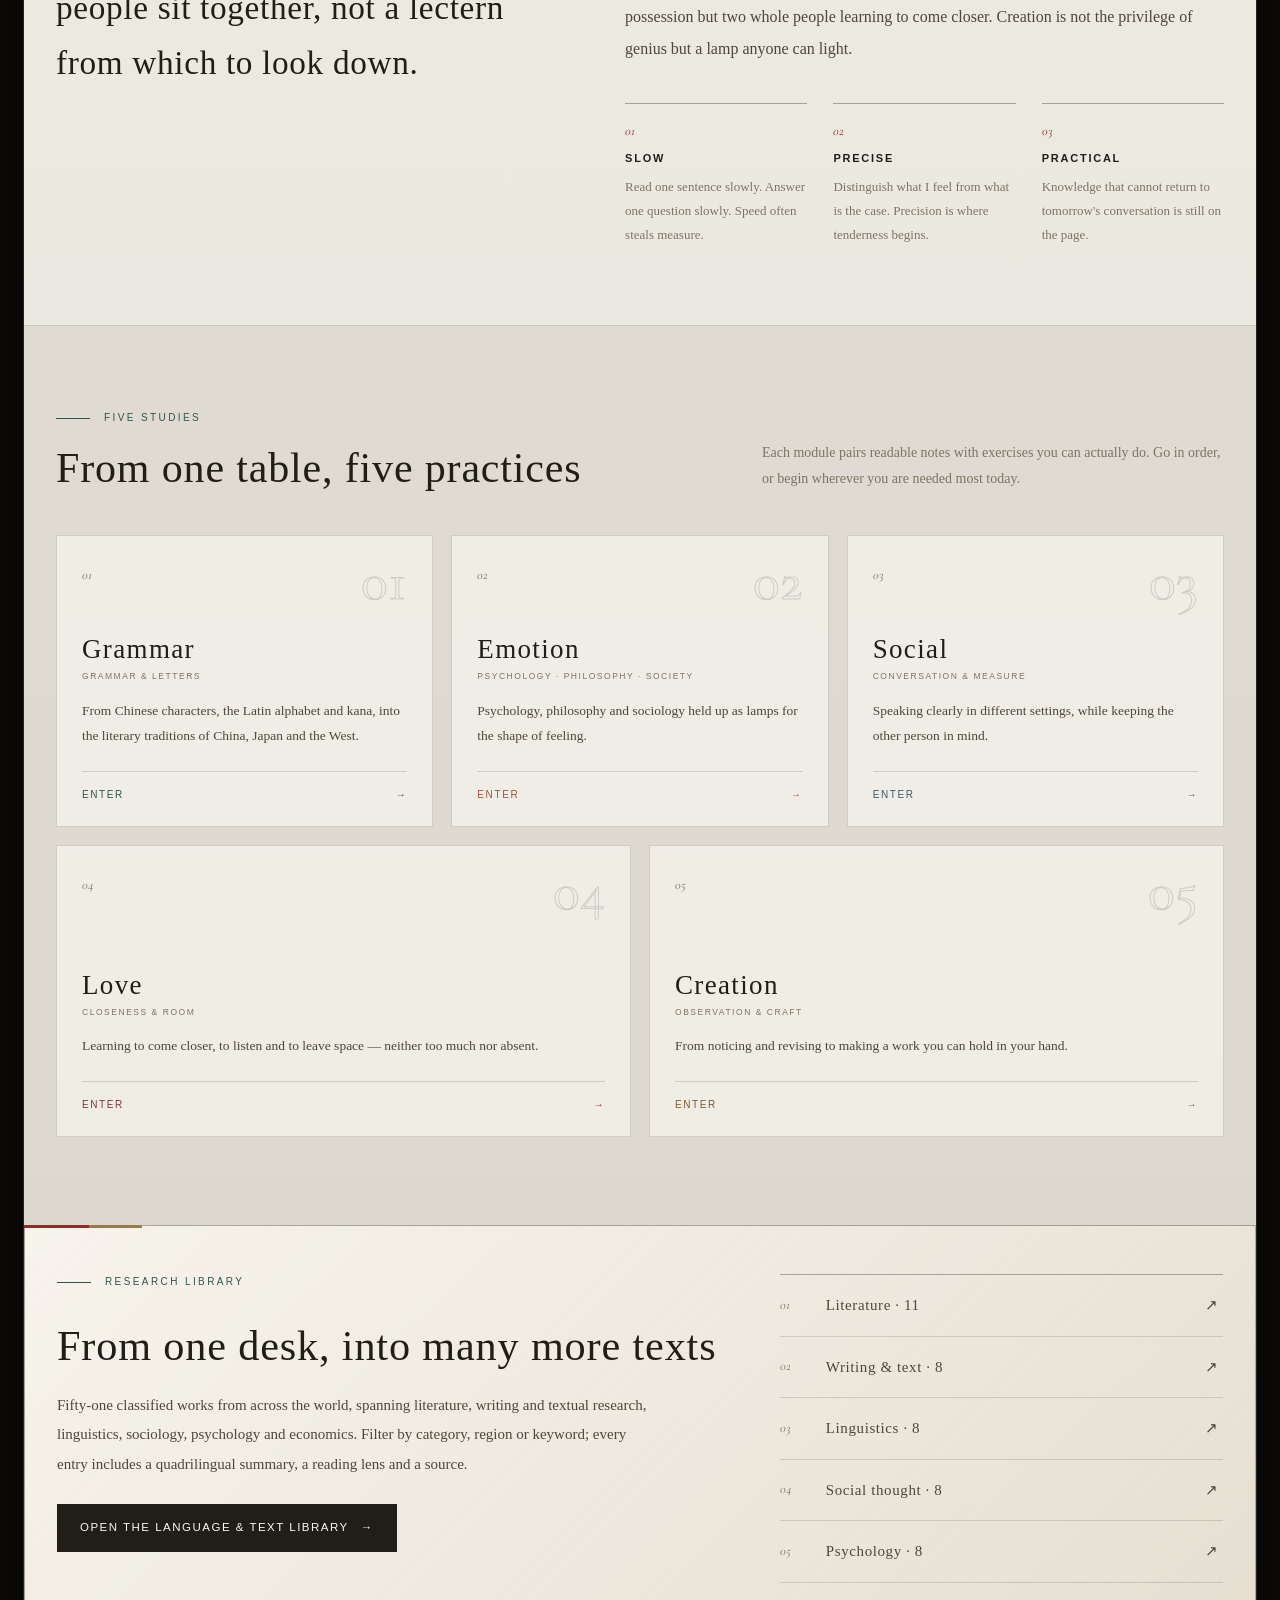
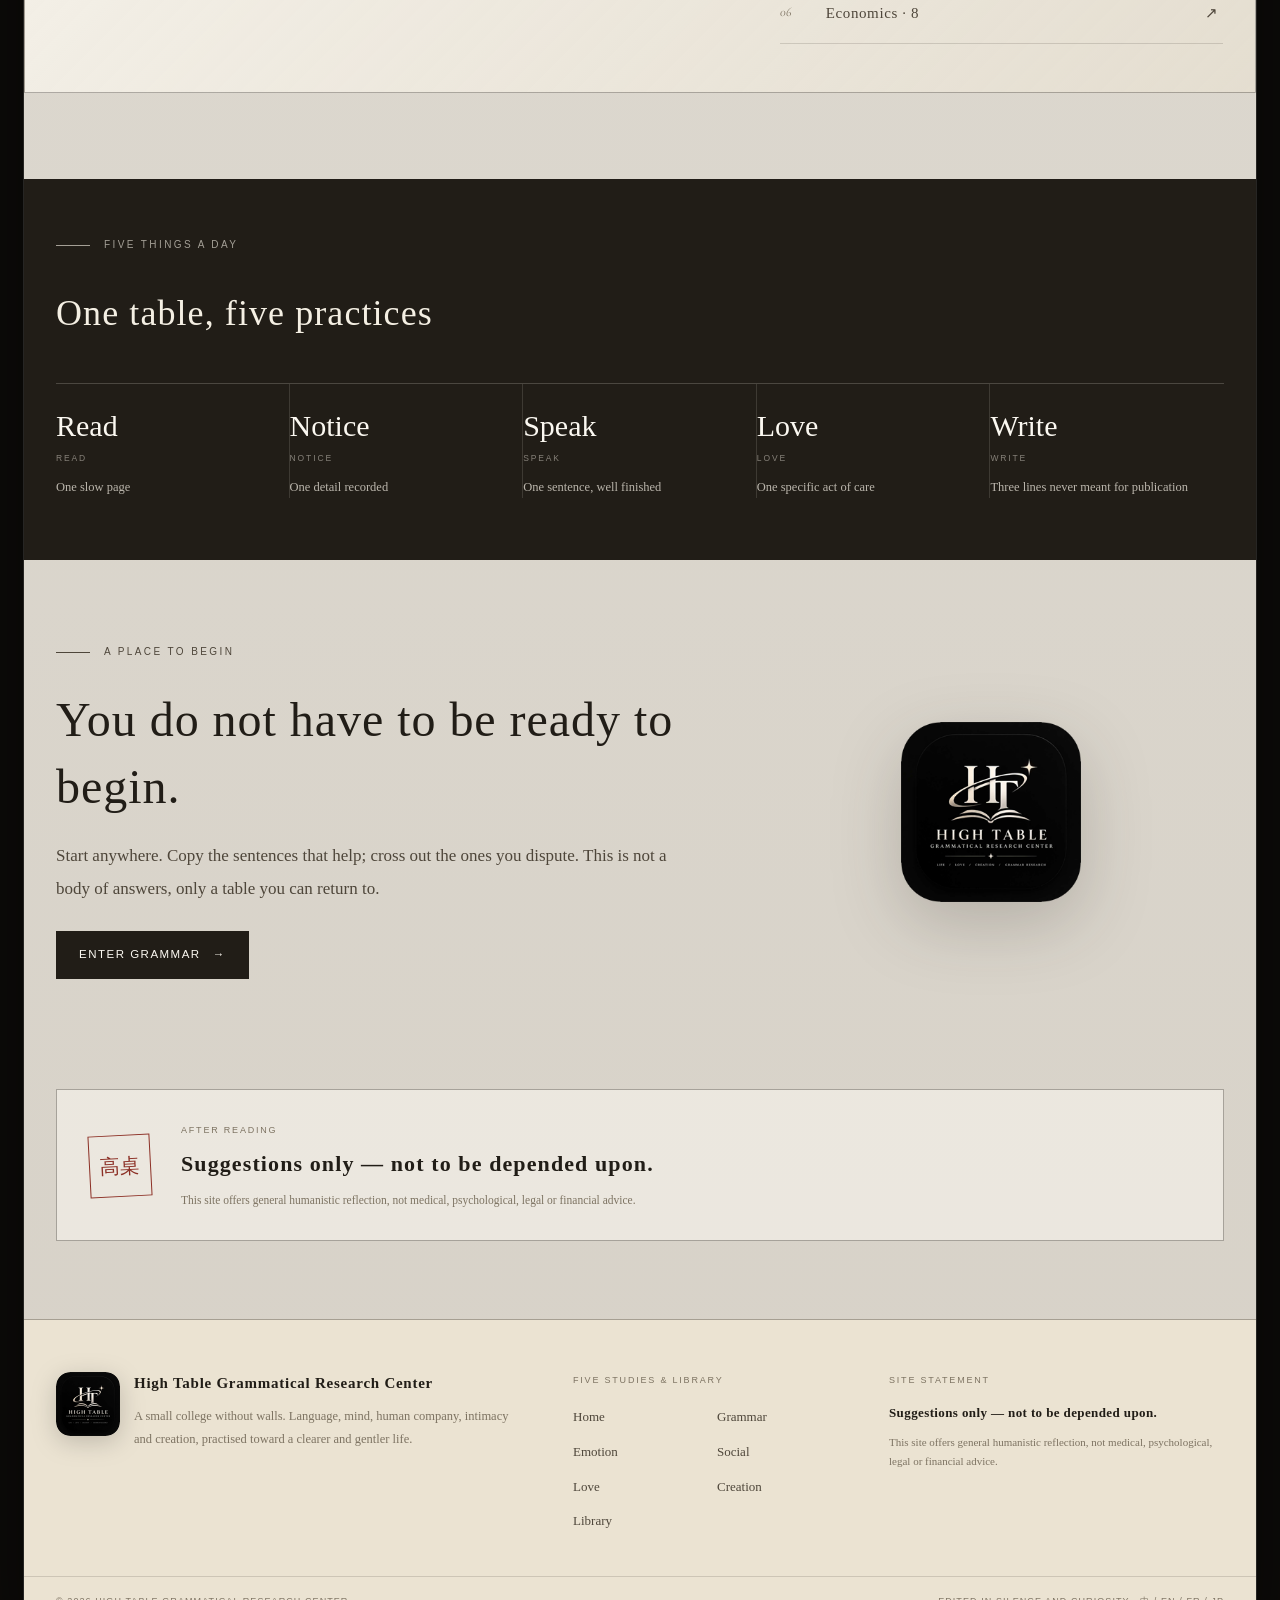
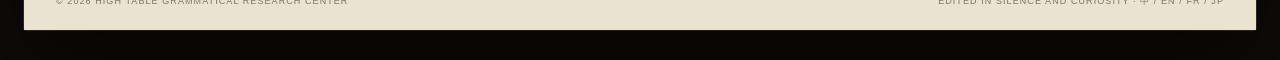
==== commit 98c10ee6: "Add files via upload" ====
--- a/index.html
+++ b/index.html
@@ -56,7 +56,6 @@
           <button type="button" data-lang="en" aria-pressed="true" aria-label="English">EN</button>
           <button type="button" data-lang="fr" aria-pressed="false" aria-label="Français">FR</button>
           <button type="button" data-lang="ja" aria-pressed="false" aria-label="日本語">日</button>
-          <button type="button" data-lang="ja" aria-pressed="false" aria-label="日本語">日</button>
         </div>
       </div>
     </div>
